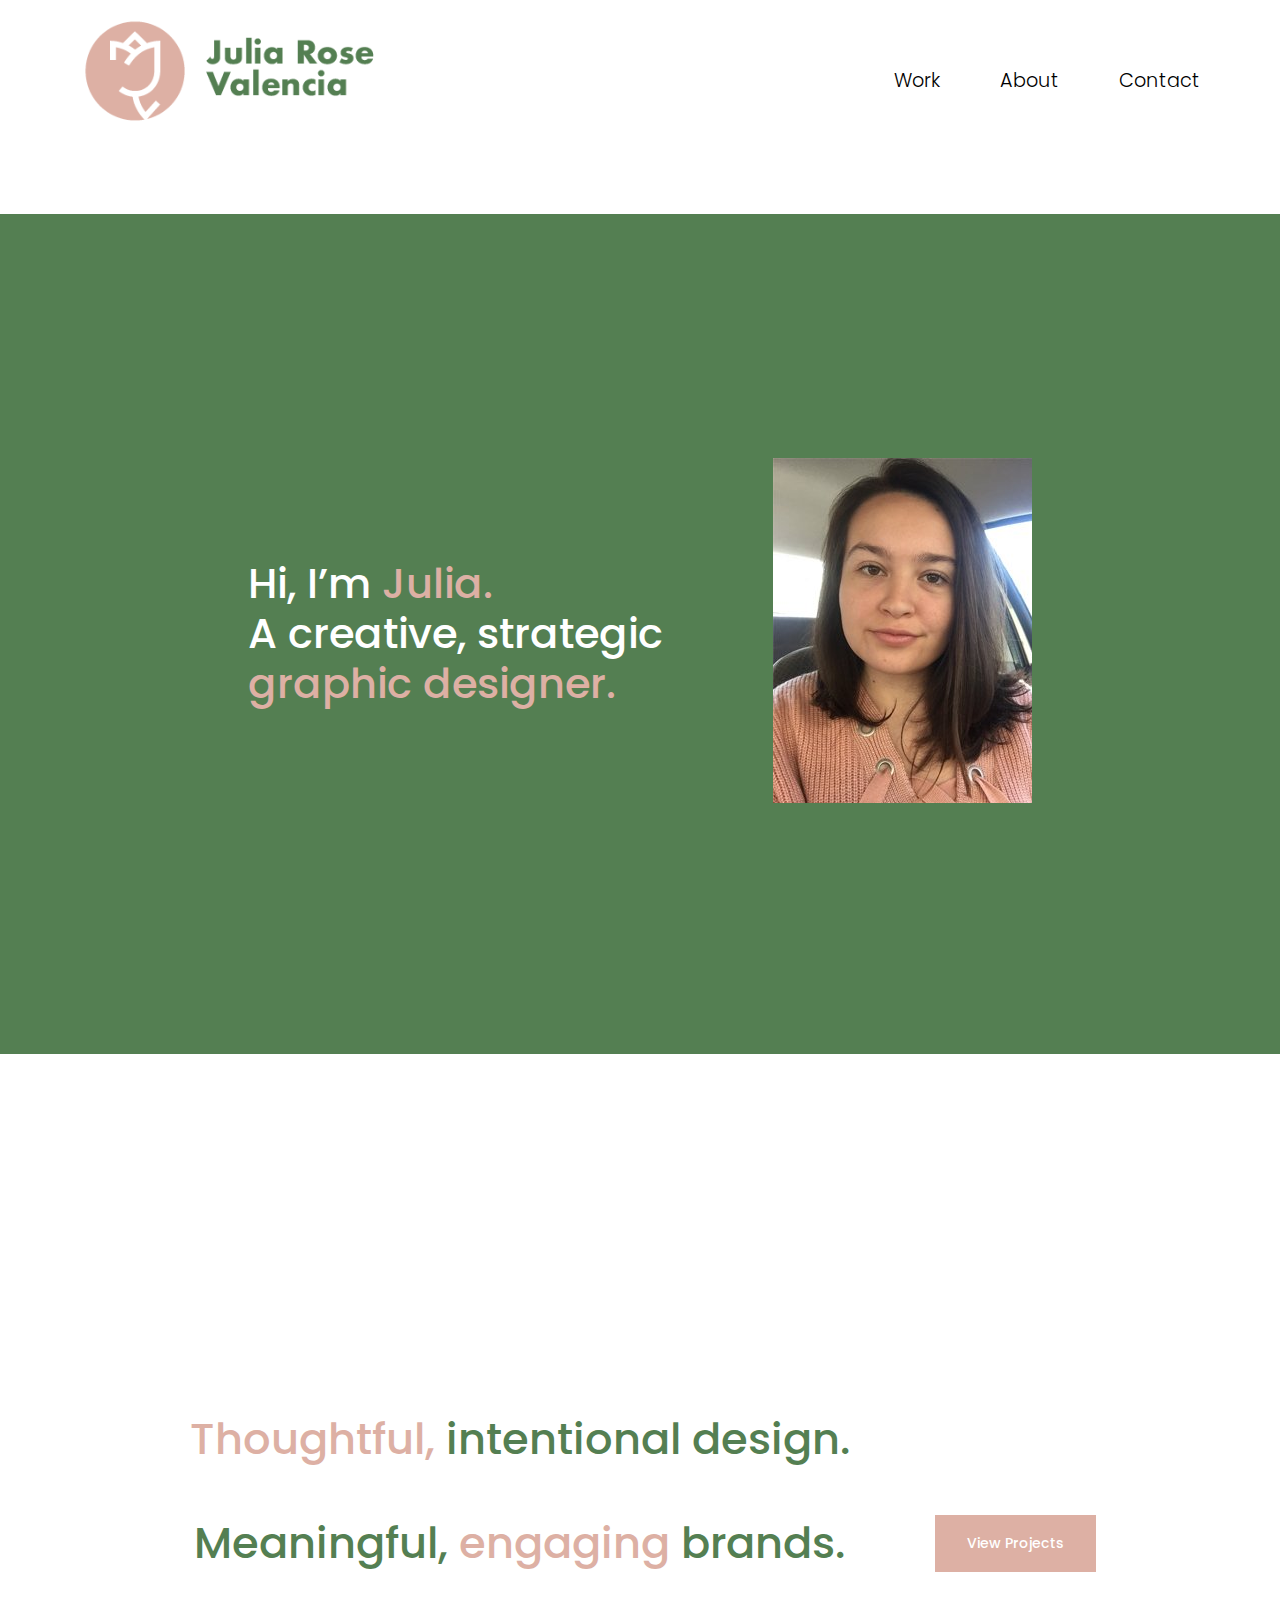
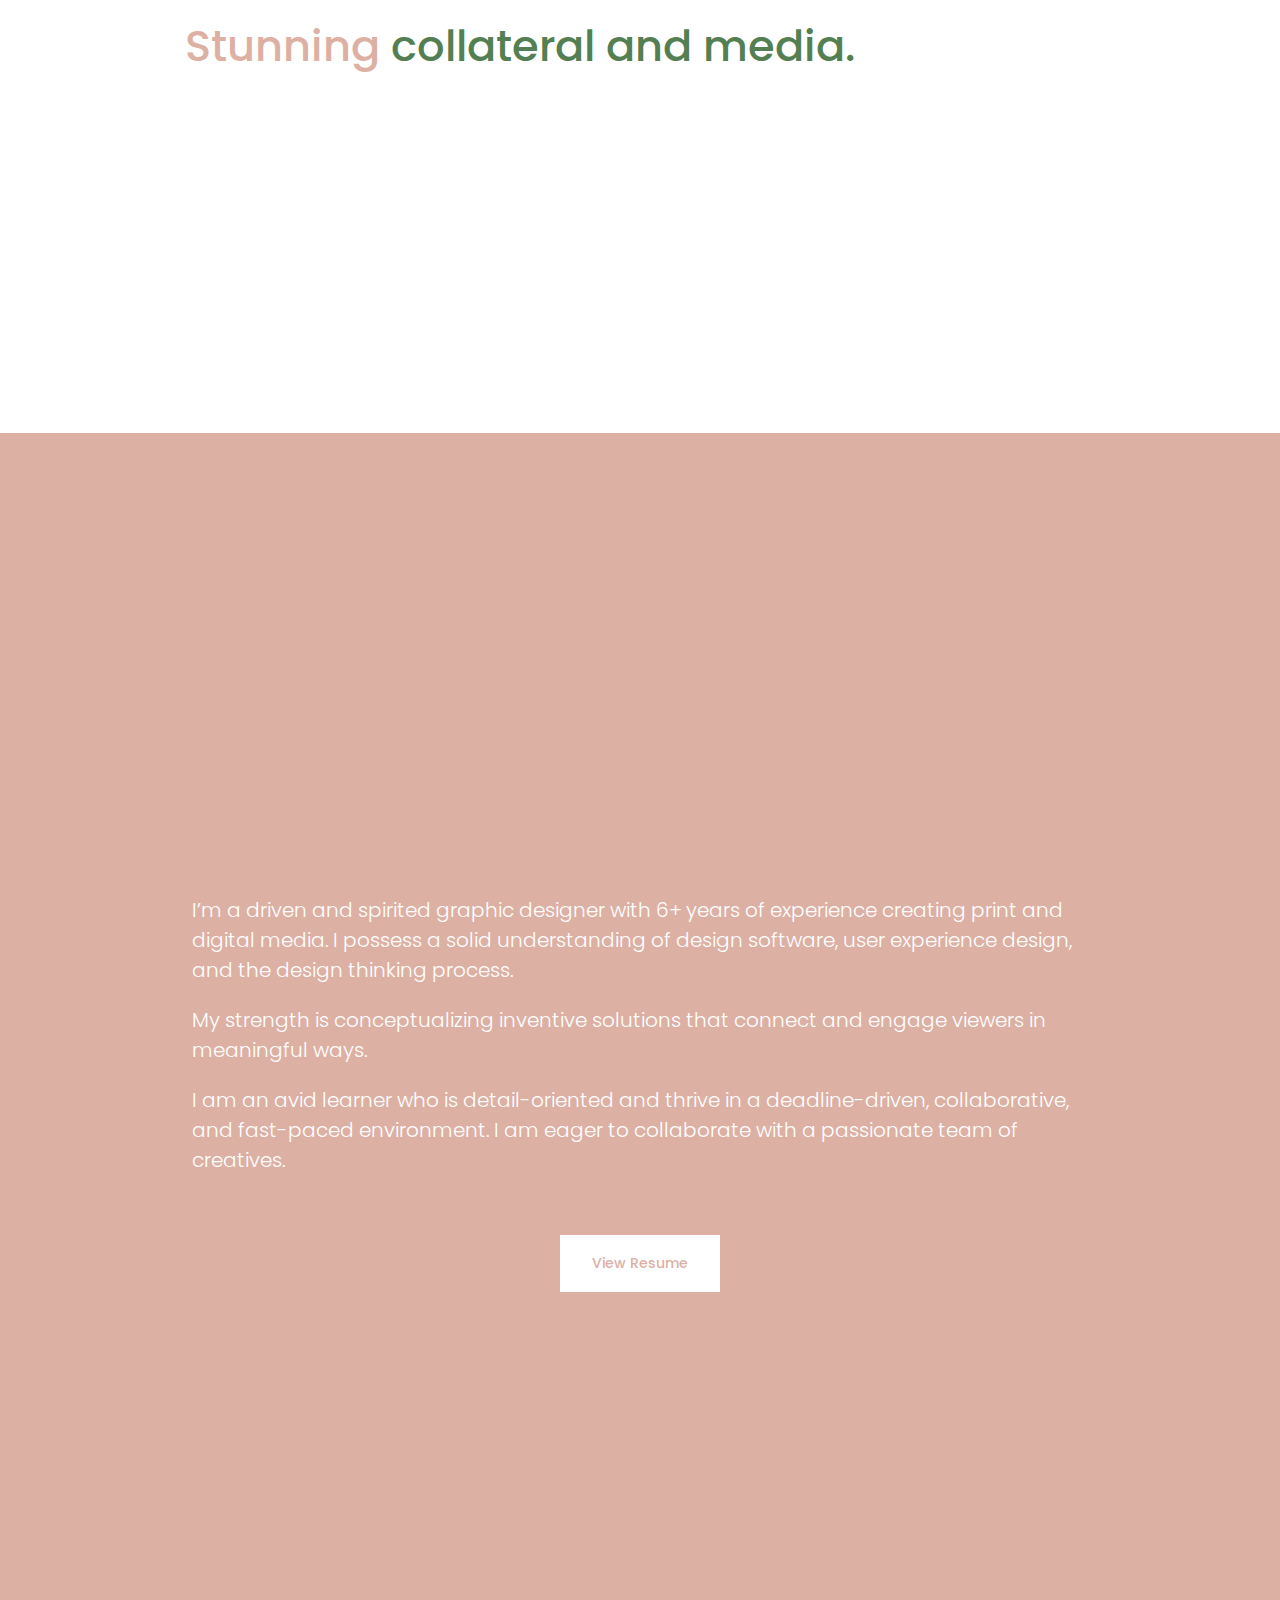
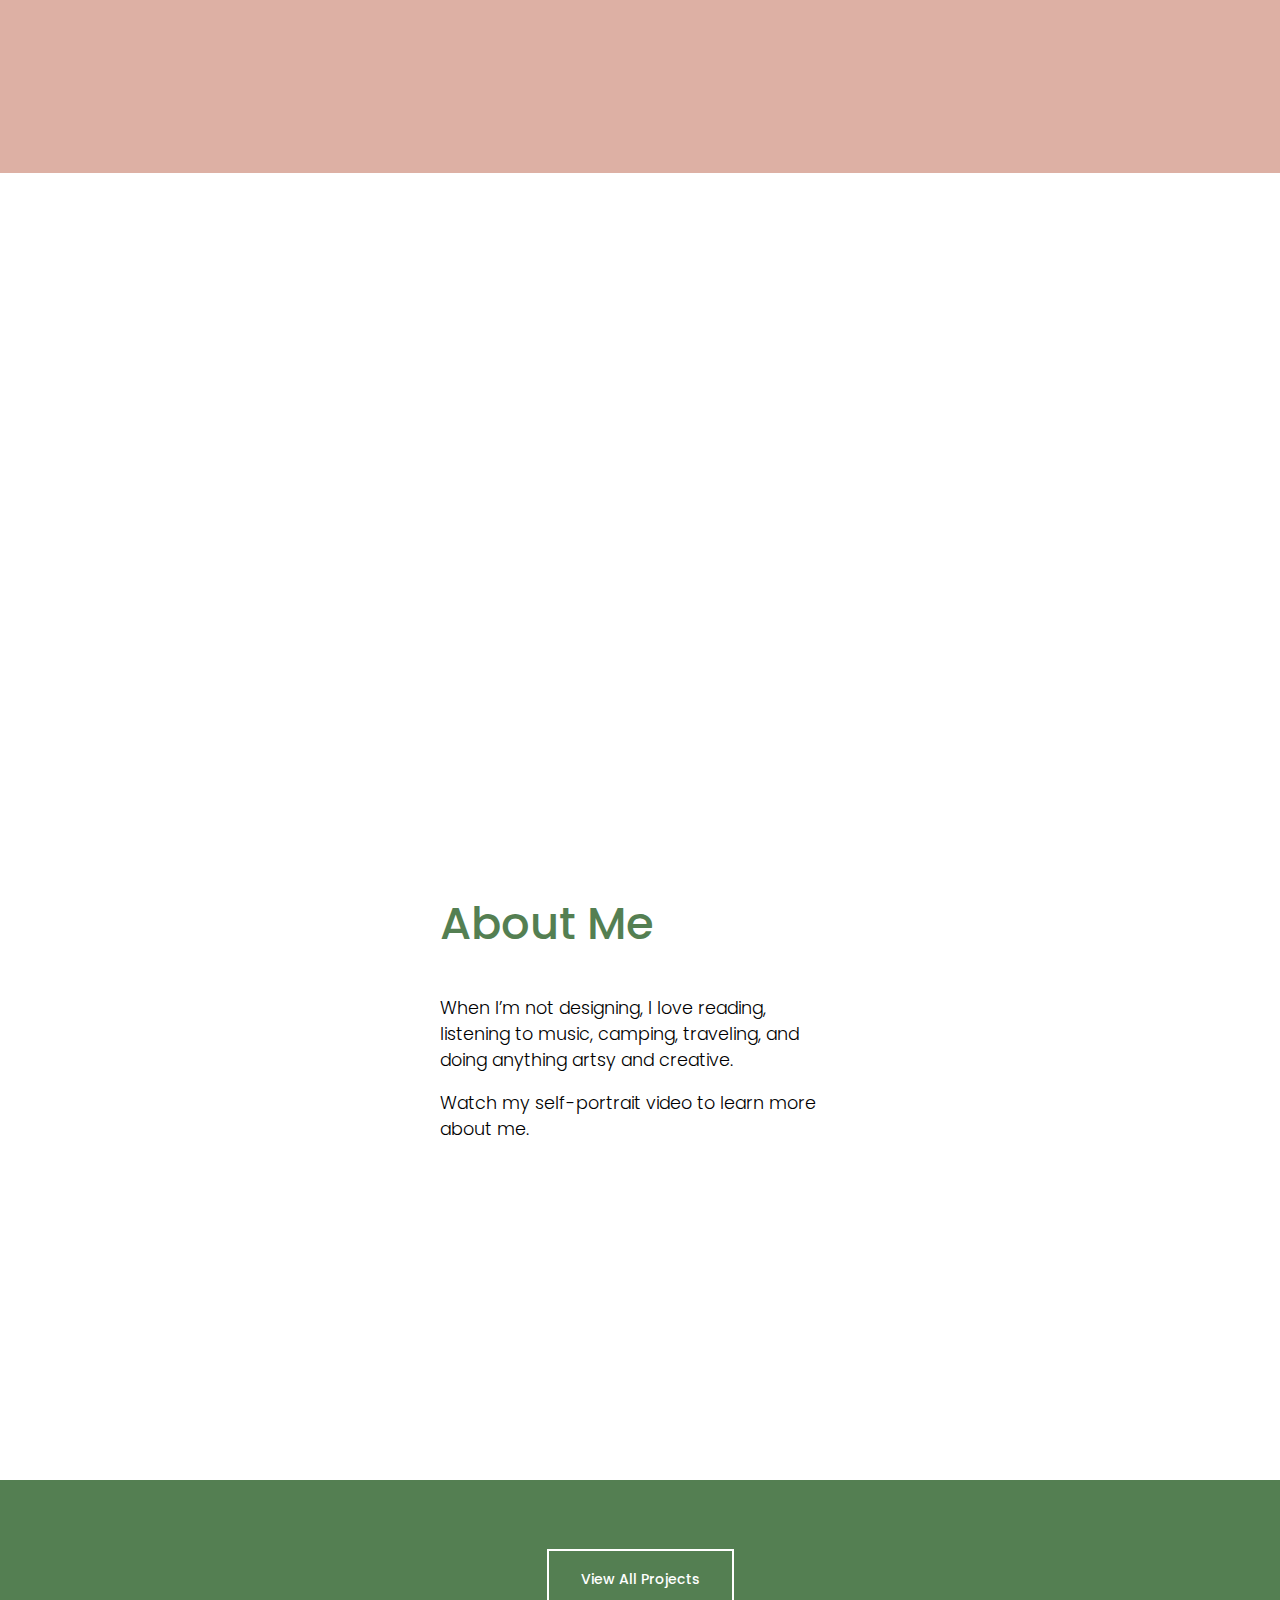
==== about.html @ 0c987115 "updated about me" ====
<!DOCTYPE html>
<html lang="en">

  <head>
    <meta charset="UTF-8">
    <meta name="viewport" content="width=device-width, initial-scale=1.0">
    <meta http-equiv="X-UA-Compatible" content="ie=edge">

    <title>About - Julia Valencia Design</title>

    <link href="styles.css" rel="stylesheet">
    <link rel="icon" type="image/x-icon" href="favicon.ico">
    <link rel="preconnect" href="https://fonts.googleapis.com">
    <link rel="preconnect" href="https://fonts.gstatic.com" crossorigin>
    <link href="https://fonts.googleapis.com/css2?family=Poppins:ital,wght@0,100;0,300;0,400;0,500;0,600;0,700;0,800;0,900;1,100;1,200;1,300;1,400;1,500;1,600;1,700;1,800;1,900&display=swap" rel="stylesheet">
  
  </head>


  <body>



<!-- BEGIN HEADER -->

<header>

    <div class="header-container">

      <div id="logo">
        <a href="index.html"><img src="images/logo.png" class="logo" alt="Julia Valencia Design"></a>
      </div>

      <div id="nav">

        <ul class="nav">
          <li><a href="index.html">Work</a></li>      
          <li><a href="about.html">About</a></li>
          <li><a href="contact.html">Contact</a></li>
        </ul>
     
      
      </div>

      <div id="mobile-logo">

        <a href="index.html"><img src="images/mobile-logo.webp" class="mobile-logo" alt="Julia Valencia Design"></a>

      </div>  

      <div id="mobile-nav">   
      
        
        <ul class="mobile-nav">
          <li><a href="index.html">Work</a></li>      
          <li><a href="about.html">About</a></li>
          <li><a href="contact.html">Contact</a></li>
        </ul>
        
      </div>
      
    </div>
  </header>

<!-- END HEADER -->





<!-- SECTION 1 -->

<div class="hero">

   
    <div class="hero-text">Hi, I’m <span style="color:#DDB0A4">Julia.</span><br>
        A creative, strategic<br> <span style="color:#DDB0A4">graphic designer.</span></div>
    <div class="hero-image"><img src="images/julia.jpg" alt="Photo of Julia Valencia"></div>
   

</div>

<!-- END SECTION 1 -->






<!-- SECTION 2 -->

<div class="section-2">

   
    <div id="section-2-content">
        <h2><span style="color:#DDB0A4">Thoughtful,</span> intentional design.<br><br>
        Meaningful, <span style="color:#DDB0A4">engaging</span> brands.<br><br>
        <span style="color:#DDB0A4">Stunning</span> collateral and media.</h2>
    </div>
    <div>
        <a href="index.html" class="button-one">View Projects</a>
    </div>

       
   

</div>



<!-- END SECTION 2 -->








<!-- SECTION 3 -->



<div class="section-3">

   
    <div id="section-3-content">
        <p>I’m a driven and spirited graphic designer with 6+ years of experience creating print and digital media. 
        I possess a solid understanding of design software, user experience design, and the design thinking process.</p>
        <p>My strength is conceptualizing inventive solutions that connect and engage viewers in meaningful ways. </p>
        <p>I am an avid learner who is detail-oriented and thrive in a deadline-driven, collaborative, and fast-paced environment. 
        I am eager to collaborate with a passionate team of creatives.<br></p>  
        

       
        <a href="images/JValencia_GraphicDesignResume.pdf" class="button-two">View Resume</a>
        </div>

</div>






<!-- END SECTION 3 -->








<!-- SECTION 4 -->




<div class="section-4">

  
  <iframe src="https://player.vimeo.com/video/720034276" width="640" height="360" frameborder="0" allow="autoplay; fullscreen" allowfullscreen></iframe>

  
  <div id="section-4-content">
        
        <h2>About Me</h2>
        
        <p>When I’m not designing, I love reading, listening to music, camping, traveling, 
        and doing anything artsy and creative.</p>        

        <p>Watch my self-portrait video to learn more about me. </p>  

    </div>

    
    
   

</div>


<!-- END SECTION 4 -->
















<!-- BEGIN FOOTER -->

  <footer>

    <a href="index.html" class="footer-button">View All Projects</a>


  </footer>

 <!-- END FOOTER -->





  </body>
</html>
---- styles.css ----
/* /////////////////////////// */
/* UNIVERSAL STYLES*/
html {
    width: 100%;
}

body {
    background-color: #ffffff;
    font-family: 'Poppins', sans-serif;
    width: 100%;
    margin: 0;
    padding: 0;
    
}

section {
    width: 100%;
    text-align: center;
    padding: 0px 0px 0px 0px;
    margin: auto;
    background-color: #ffffff;
   
    
}

a {
    font-family: 'Poppins', sans-serif;
    font-weight: 300;
    font-size: 1.2rem;
}

h1 {
    color: #ffffff;
    font-family: 'Poppins', sans-serif;
    font-weight: 500;
    font-size: 40px;
}

h2 {
    color: #ffffff;
    font-family: 'Poppins', sans-serif;
    font-weight: 300;
    font-size: 25px;
    padding: 0px;
    
}


h3 {
    color: #ffffff;
    font-family: 'Poppins', sans-serif;
    font-weight: 300;
    font-size: 18px;
    padding: 0px;
    
}


p {    
    font-family: 'Poppins', sans-serif;   
}


.button-one {
    border-radius: 0px;
    background-color:#DDB0A4;
    color: #ffffff;
    border: none;
    padding: 18px 32px 18px 32px;
    margin: 40px;
    display: inline-block;
    text-align: center;
    text-decoration: none;
    font-size: 14px;
    font-weight: 500;
    font-family: 'Poppins', sans-serif;
    transition-duration: 0.4s;
}

.button-two {
    border-radius: 0px;
    background-color:#ffffff;
    color:#DDB0A4;
    border: none;
    padding: 18px 32px 18px 32px;
    margin: 40px;
    display: inline-block;
    text-align: center;
    text-decoration: none;
    font-size: 14px;
    font-weight: 500;
    font-family: 'Poppins', sans-serif;
    transition-duration: 0.4s;
}

.button-three {
    border-radius: 0px;
    background-color:#DDB0A4;
    color:#FFFFFF;
    border: 5px solid white;
    padding: 18px 32px 18px 32px;
    margin: 40px;
    display: inline-block;
    text-align: center;
    text-decoration: none;
    font-size: 14px;
    font-weight: 500;
    font-family: 'Poppins', sans-serif;
    transition-duration: 0.4s;
}

.button-one:hover {
    opacity: .8;
}

.button-two:hover {
    opacity: .8;
}

.button-three:hover {
    opacity: .8;
}

.footer-button {
    border-radius: 0px;
    background-color:rgba(0, 0, 0, 0);
    color: #ffffff;
    border: solid 2px white;
    padding: 18px 32px 18px 32px;
    margin: 40px;
    display: inline-block;
    text-align: center;
    text-decoration: none;
    font-size: 14px;
    font-weight: 500;
    font-family: 'Poppins', sans-serif;
    transition-duration: 0.4s;
}

.footer-button:hover {
    background-color: #ffffff;
    color: #547F52;
}



img {
    max-width: 100%;
}

/*END UNIVERSAL STYLES*/
/* /////////////////////////// */











/* /////////////////////////// */
/*HEADER*/

.header-container {
    background-color: #ffffff;
    margin: 0;
    width: 100%;
    max-width: 100%;
    height: 150px;
    padding: 0;
    display: flex;
    align-items:center;
    justify-content: space-between;
}

/*END HEADER*/
/* /////////////////////////// */














/* /////////////////////////// */
/*DESKTOP LOGO & NAV*/

.logo {
    width: 300px;
    height: auto;
    margin-left: 80px;
}

#nav {
    margin-right: 80px;
    padding-top: 10px;
    padding-right: 0;
    
}

.nav {
    display: inline-flex;
    list-style-type: none;
    
}

.nav a{
    color:#000000;
    text-decoration: none;
    font-size: 1.2rem;

    
    
}

.nav a:active {
    text-decoration: underline;
}

.nav li{
    text-align: center;
    padding-left: 60px;
}

.nav li a:hover{
    color:#DDB0A4;
    text-decoration: none;    
}

#text-logo {
    display: none;
}


@media only screen and (min-width:900px) {   


#mobile-logo {
    display: none;
}

#mobile-nav {
    display: none;
}

}

/*END DESKTOP LOGO & NAV*/
/* /////////////////////////// */











/* /////////////////////////// */
/*MOBILE LOGO & NAV*/


@media only screen and (max-width:900px) {   

   .mobile-logo {
    height: 100px;
    width: 100px;
    padding-top: 10px;
    padding-left: 10px;
    flex-shrink: 0;
   }

    #mobile-logo a {
        width: 100%;
        height: 100%;
    }

    #mobile-nav ul {
        padding: 0;
    }
    
    #mobile-nav {
        display: flex;
        padding-left: 40px;
        padding-top: 25px;
        flex-wrap: wrap;
        
        
    }

    .mobile-nav {
        display: inline-flex;
        list-style-type: none;
        
    }

    .mobile-nav a:active {
        text-decoration: underline;
    }
  
    .mobile-nav a{
        color:#000000;
        text-decoration: none;    
    }
    
    .mobile-nav a:hover{
        color:#DDB0A4;
        text-decoration: underline;    
    }
    
    .mobile-nav li {
        padding-right: 60px;
             
    }
    


#logo {
    display: none;
}

#nav {
    display: none;
}



.header-container {
    background-color: #ffffff;
    margin: 0px;
    width: auto;
    height: auto;
    padding: 10px 5% 10px 5%;
    display: flex;
    flex-wrap: wrap;
    align-items:center;
    justify-items: left;
    justify-content: left;
}


}



@media only screen and (max-width:400px) {  


    
    

    #nav {
        padding: 20px;
    }

    .mobile-nav li {
        padding: 15px;
        
    }
 

 }
/* END MOBILE LOGO & NAV */
/* /////////////////////////// */















/* /////////////////////////// */
/* PROJECTS GRID*/

#projects {
        max-width: 100%;
        padding: 5% 4% 80px 4%;
        display: grid;
        justify-content: center;        
        grid-template-columns: 1fr 1fr 1fr;
        gap: 30px;
    
}




.projects-item {
    position: relative;
    display: grid;
    margin: 0;
    padding: 0;
    width: auto;
    height: auto;
    min-width: 30%;
    overflow: hidden;
}

.projects-item-image {  
   
   transition: opacity ease 200ms;
   max-width: 100%;
   z-index: 90;
   
    
    
}


.projects-item-overlay {
    position: absolute;
    color:#ffffff;
    background-color:rgb(221, 176, 164);
    height: 100%;
    width: 100%;
    transition: opacity ease 200ms;
    bottom: 8px;
    right: 0px;
    z-index: 95;
    opacity: 0;
    

}

.projects-item a{
    
    
    height: 100%;
    width: 100%;
    transition: opacity ease 200ms;
    bottom: 6px;
    right: 0px;
    z-index: 99;
    opacity: 1;
    

}

.projects-item-text {
    position: absolute;
    text-align: left;
    color:#ffffff;
    padding: 5% 5% 5% 5%;
    transition: opacity ease 200ms;
    font-size: 1.6rem;
    font-weight: 500;
    bottom: 0;
    left: 0;
    opacity: 0;
    z-index: 99;
}


.projects-item:hover .projects-item-overlay {
    opacity: .85;
}


.projects-item:hover .projects-item-text{
    opacity: 1;
}




@media only screen and (max-width:750px) {  

    #projects {
        max-width: 100%;
        padding: 80px 5% 80px 5%;
        margin: 0;
        display: grid;
        justify-content: center;        
        grid-template-columns: 1fr;
        gap: 30px;  
    }

}

/* END PROJECTS GRID */
/* /////////////////////////// */










/* /////////////////////////// */
/* FOOTER */


footer {
   
    background-color:#547F52;
    color: #ffffff;
    width: 100%;
    margin: 0;
    height: auto;
    min-height: 200px;
    padding: 0;
    display: flex;
    justify-content: center;
    align-items: center;
    
  
   
}





/* END FOOTER */
/* /////////////////////////// */










/* /////////////////////////// */
/* ABOUT */


.hero {
    display: flex;
    flex-wrap: wrap;
    width: auto;
    height: auto;
    min-height: 600px;
    
    margin: 5% 0 0 0;
    padding: 120px 30px 120px 30px;
    background-color: #547F52;
    gap: 0px;
    justify-content: center;
    align-items: center;
}

.hero-text {
    flex-basis: auto;
    font-size: 2.6rem;
    font-weight: 500;
    color: #ffffff;
    height: auto;
    line-height: 1.2;
    margin: 20px 70px 20px 0;
   
}

.hero-image {
    margin: 20px 0 20px 40px;
   
    
   
}


.section-2 {
    background-color: #ffffff;
    color: #547F52;
    height: auto;
    padding: 25% 5% 25% 5%;
    margin: 0px;
    width: auto;
    display: flex;
    flex-wrap: wrap;
    gap: 0px;
    justify-content: center;
    align-items: center;



}

#section-2-content {
   
    font-size: 1.3rem;
    text-align: left;
    padding: 20px;
    text-align: center;
    line-height: 1.2;
}

.section-2 h2 {
    
    color: #547F52;
    font-size: 2.7rem;
    font-weight: 500;
    padding: 20px;
    margin: 0px;
    


}



.section-3 {
    background-color:#DDB0A4;
    display: flex;
    flex-wrap: wrap;
    color: #547F52;
    min-height: 700px;
    height: auto;
    padding: 25% 15% 25% 15%;
    
    margin: 0px;
    width: auto;
    justify-content: center;
    align-items: center;
    



}

#section-3-content {
    max-width: 900px;    
    color: #ffffff;
    font-size: 1.25rem;
    text-align: center;
    font-weight: 300;
   
}



#section-3-content p {
    text-align: left;
    color: #ffffff;
    
}

.section-4 {

    background-color:#ffffff;
    color: #547F52;
    height: auto;
    min-height: 500px;
    padding: 25% 15% 25% 15%;
    margin: 0px;
    width: auto;
    display: flex;
    flex-wrap: wrap;
    justify-content: center;
    align-items: center;


}

#section-4-content {
   
    max-width: 400px;    
    font-size: 1.3rem;
    text-align: left;
   
    
    
}

.section-4 h2{
    font-size: 2.8rem;
    font-weight: 500;
    color:#547F52;
}

.section-4 p{
    font-size: 1.1rem;
    font-weight: 300;
    color:#000000;
}

.about-video {
    margin: 40px;
    max-width: 500px;
}



/* END ABOUT */
/* /////////////////////////// */

















/* /////////////////////////// */
/* CONTACT */

.contact-container {
    display: flex;
    justify-content: center;
    align-items: center;
    padding-top: 10%;
    height: auto;
    width: auto;
    min-height: 900px;
    
}
.contact {
    padding: 0px;
    text-align: center;
    position: relative;
    height: auto;
    width: 100%;
    max-width: 1200px;
    margin-left: 25px;
    margin-right: 25px;
    min-height: 800px;

}


.contact-photo {
    position: absolute;
    z-index: 1;
    left: 25px;
    width: 75%;
    max-width: 800px;
    max-height: 600px;
    height: auto;
    background: rgba(0, 128, 0, 0);
    opacity: 1;
    
    overflow:hidden;
    
}

.contact-photo img{
    
    border-radius: 20px;
    max-height: 600px;
    
 
}

.contact-card {
    position: absolute;
    top: 20%;
    padding: 25px;
    right: 30px;
    z-index: 2;
    min-width: 30%;
    
    height: auto;
    background:#DDB0A4;
    opacity: 1;
    border-radius: 0;
    display: block;
    
    

}

.contact-card a {
    color: #ffffff;
    text-decoration: underline;
}



/* END CONTACT */
/* /////////////////////////// */








/* /////////////////////////// */
/* PROJECT PAGES */


/* SINGLE IMAGE */

.single-image {
    max-width:65%;
    
    padding: 50px 0px 50px 0px;
    margin-left: auto;
    margin-right: auto;
    text-align: center;
    
}



/* SINGLE IMAGE COVER */

.single-cover {
    width: 100%;
    height: auto;
    padding: 50px 0px 50px 0px;
}



/* DOUBLE IMAGE COVER */

.double-cover {
    width: 100%;
    height: auto;
    display: flex;
    flex-wrap: wrap;
    padding: 50px 0px 50px 0px;
    
}
.double-cover img{
    width: 50%;
    flex-shrink: 0;
    padding-bottom: 25px;
   
}



@media only screen and (max-width:700px) { 
    
    .single-image {
        max-width: 100%;
        height: auto;
    }

    .double-cover img{
        width: 100%;        
    }
    .double-cover {
        width: 100%;
        height: auto;
        display: flex;
        flex-wrap: wrap;
        padding: 50px 0px 50px 0px;
        
    }
}


/* IMAGE GRID */

.image-grid {
    width: 100%;
    height: auto;
    display: flex;
    flex-wrap: wrap;
    justify-content: center;
    align-items: center;
    padding: 50px 0px 50px 0px;
    gap: 30px;
}

.image-grid img{
    max-width: 20%;
    padding: 0px;
    
}

.image-grid video{
    max-width: 30%;
    
    
}

@media only screen and (max-width:700px) {   
    .image-grid img {
        width: 100%;
        max-width: 100%;
        padding: 0px;
        
    }

    .image-grid video{
        max-width: 100%;
        
        
    }
}

/* TWO IMAGES */

.two-images {
    width: 100%;
    height: auto;
    display: flex;
    flex-wrap: wrap;
    justify-content: center;
    align-items: center;
    padding: 80px 0px 50px 0px;
    gap: 40px;
}

.two-images img{
    max-width: 40%;
    
}



@media only screen and (max-width:700px) {   
    .two-images img {
        
        max-width: 60%;
        padding: 0px;
        
    }

   
}


.video {
    position: relative;
    margin-left: auto;
    margin-right: auto;
    overflow: hidden;
    width: 70%;
    padding-top: 56.25%; /* 16:9 Aspect Ratio (divide 9 by 16 = 0.5625) */
}


.responsive-iframe {
    position: absolute;
    top: 0;
    left: 0;
    bottom: 0;
    right: 0;
    width: 100%;
    height: 100%;

}

@media only screen and (max-width:700px) {   
    .video {
        
        width: 100%;
        
    }

   
}



/* PROJECT DESCRIPTION */

.description {
    height: auto;
    width: auto;
    margin-left: auto;
    margin-right: auto;
    max-width: 60%;
    padding: 50px 50px 100px 50px;
}

.description h2 {
    font-weight: 700;
    font-size: 1.7rem;
}

.description h3 {
    font-weight: 700;
    font-size: 1.2rem;
}

.description p, li{
    font-weight: 300;
}


.description ul{
    
    list-style-position: outside;
}

.grammas li {
    padding-left: 5px;
    color: #9250AD;
}


.hotbox li {
    padding-left: 5px;
    color: #CF2C27;
}


.impact-youth li {
    padding-left: 5px;
    color: #35B9EA;
}


.description li span{
    
    color: #000000;
}


.description h2, h3, p {
    color:#000000;
    
}



@media only screen and (max-width:700px) {   
    .description {
        width: auto;
        max-width: 100%;
        padding: 50px 25px 50px 25px;
        
    }
}














/* END PROJECT PAGES */
/* /////////////////////////// */
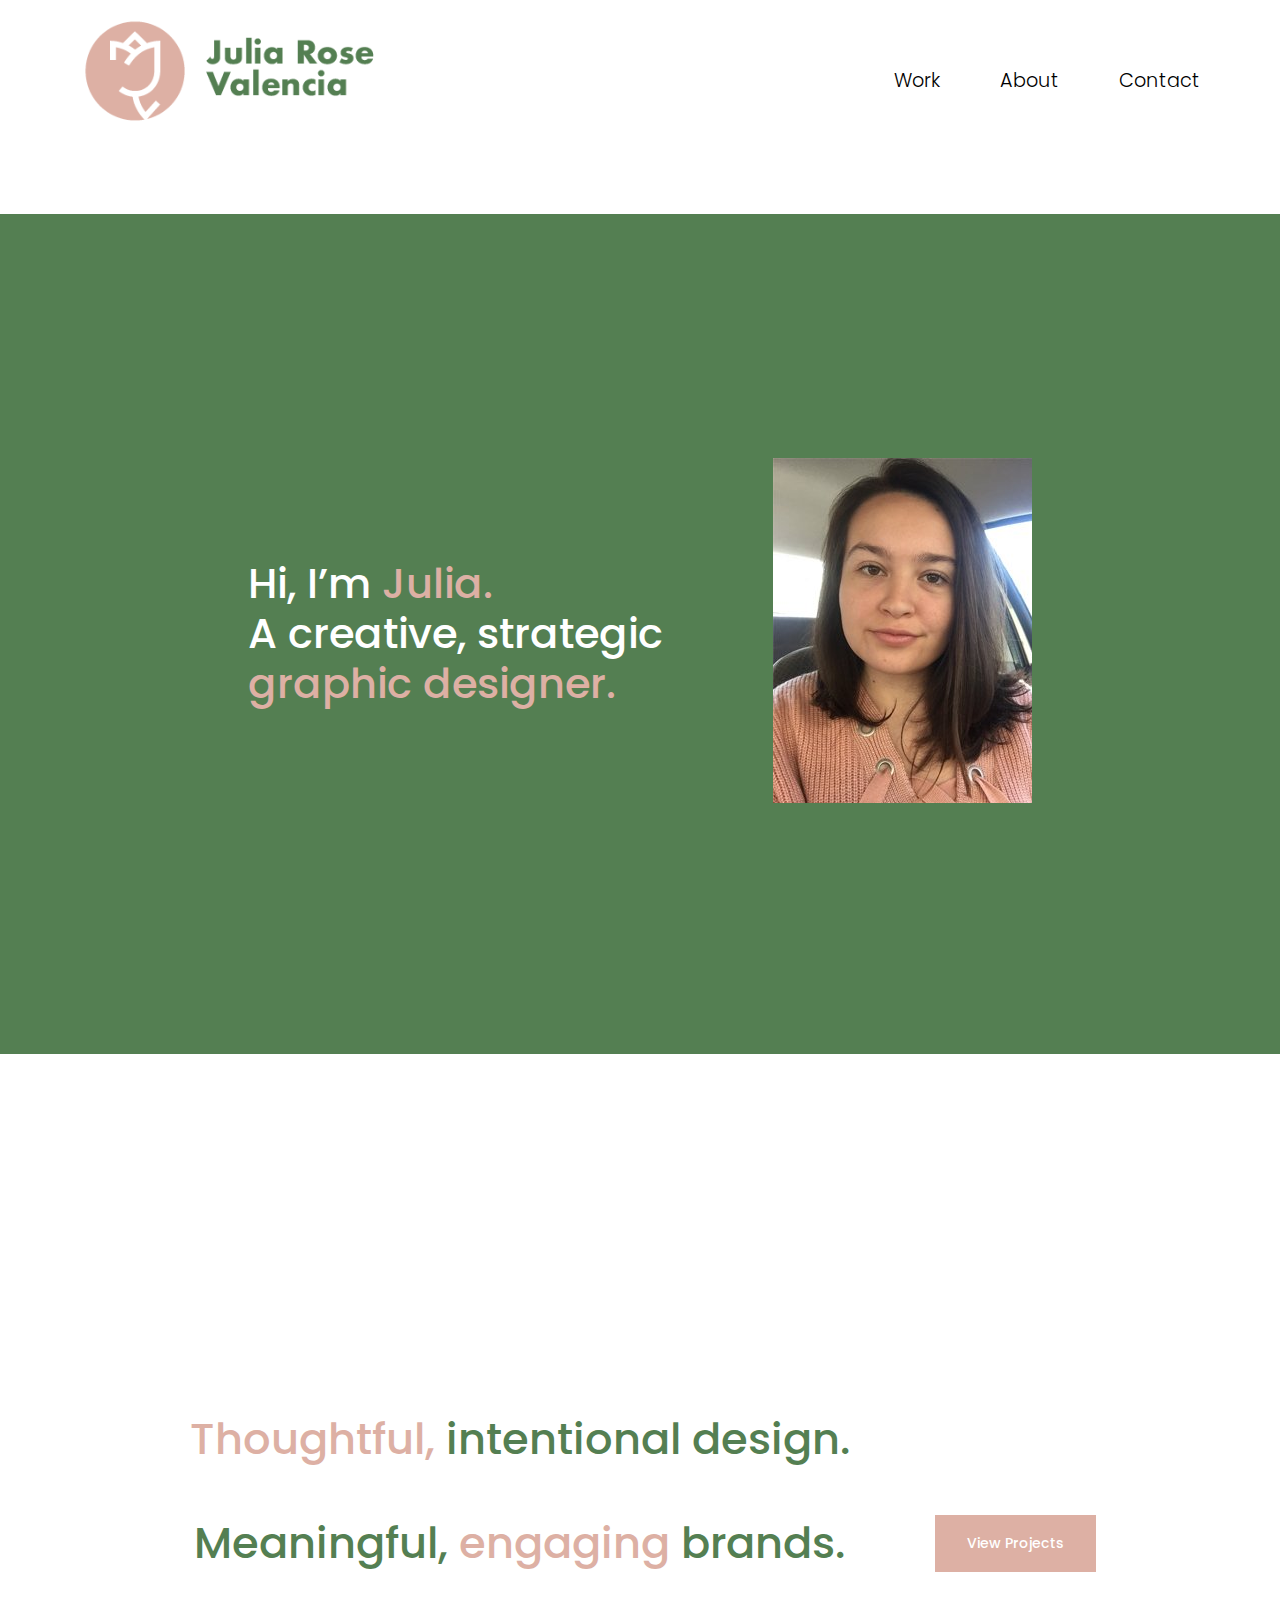
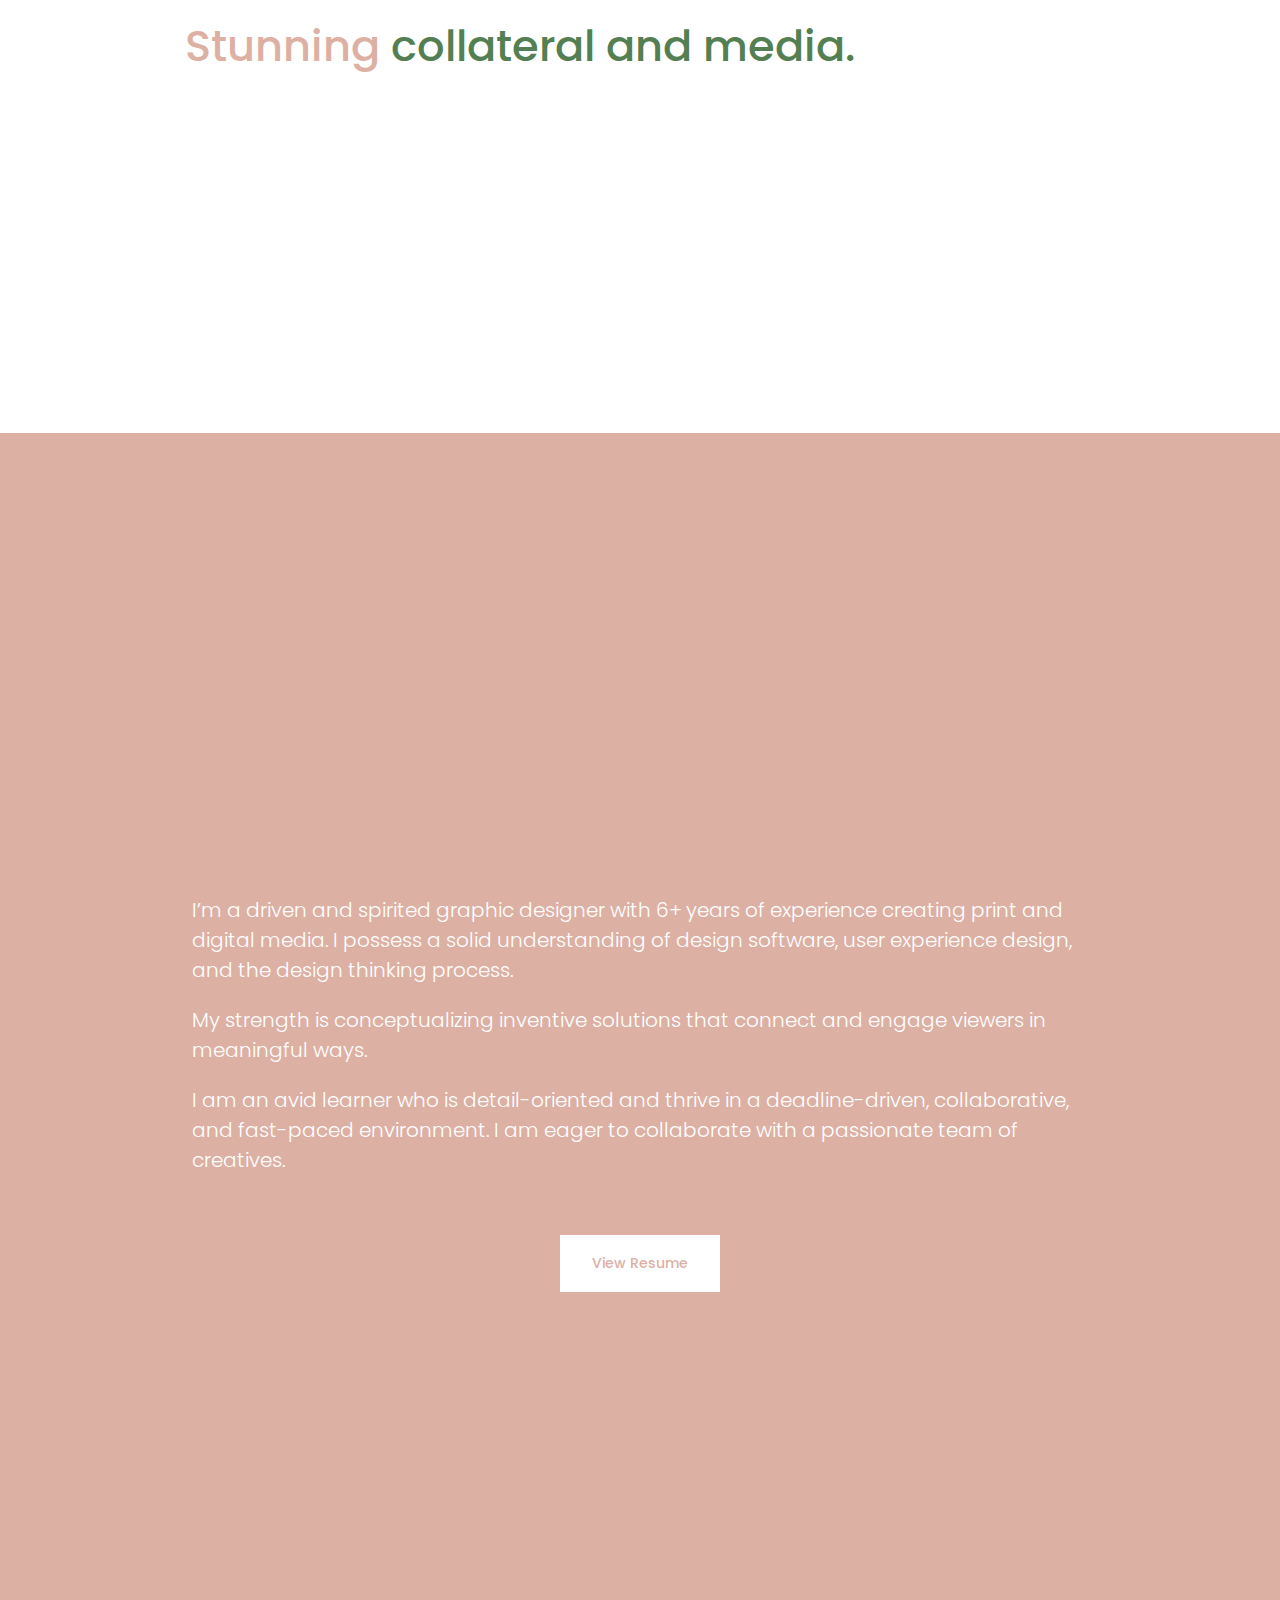
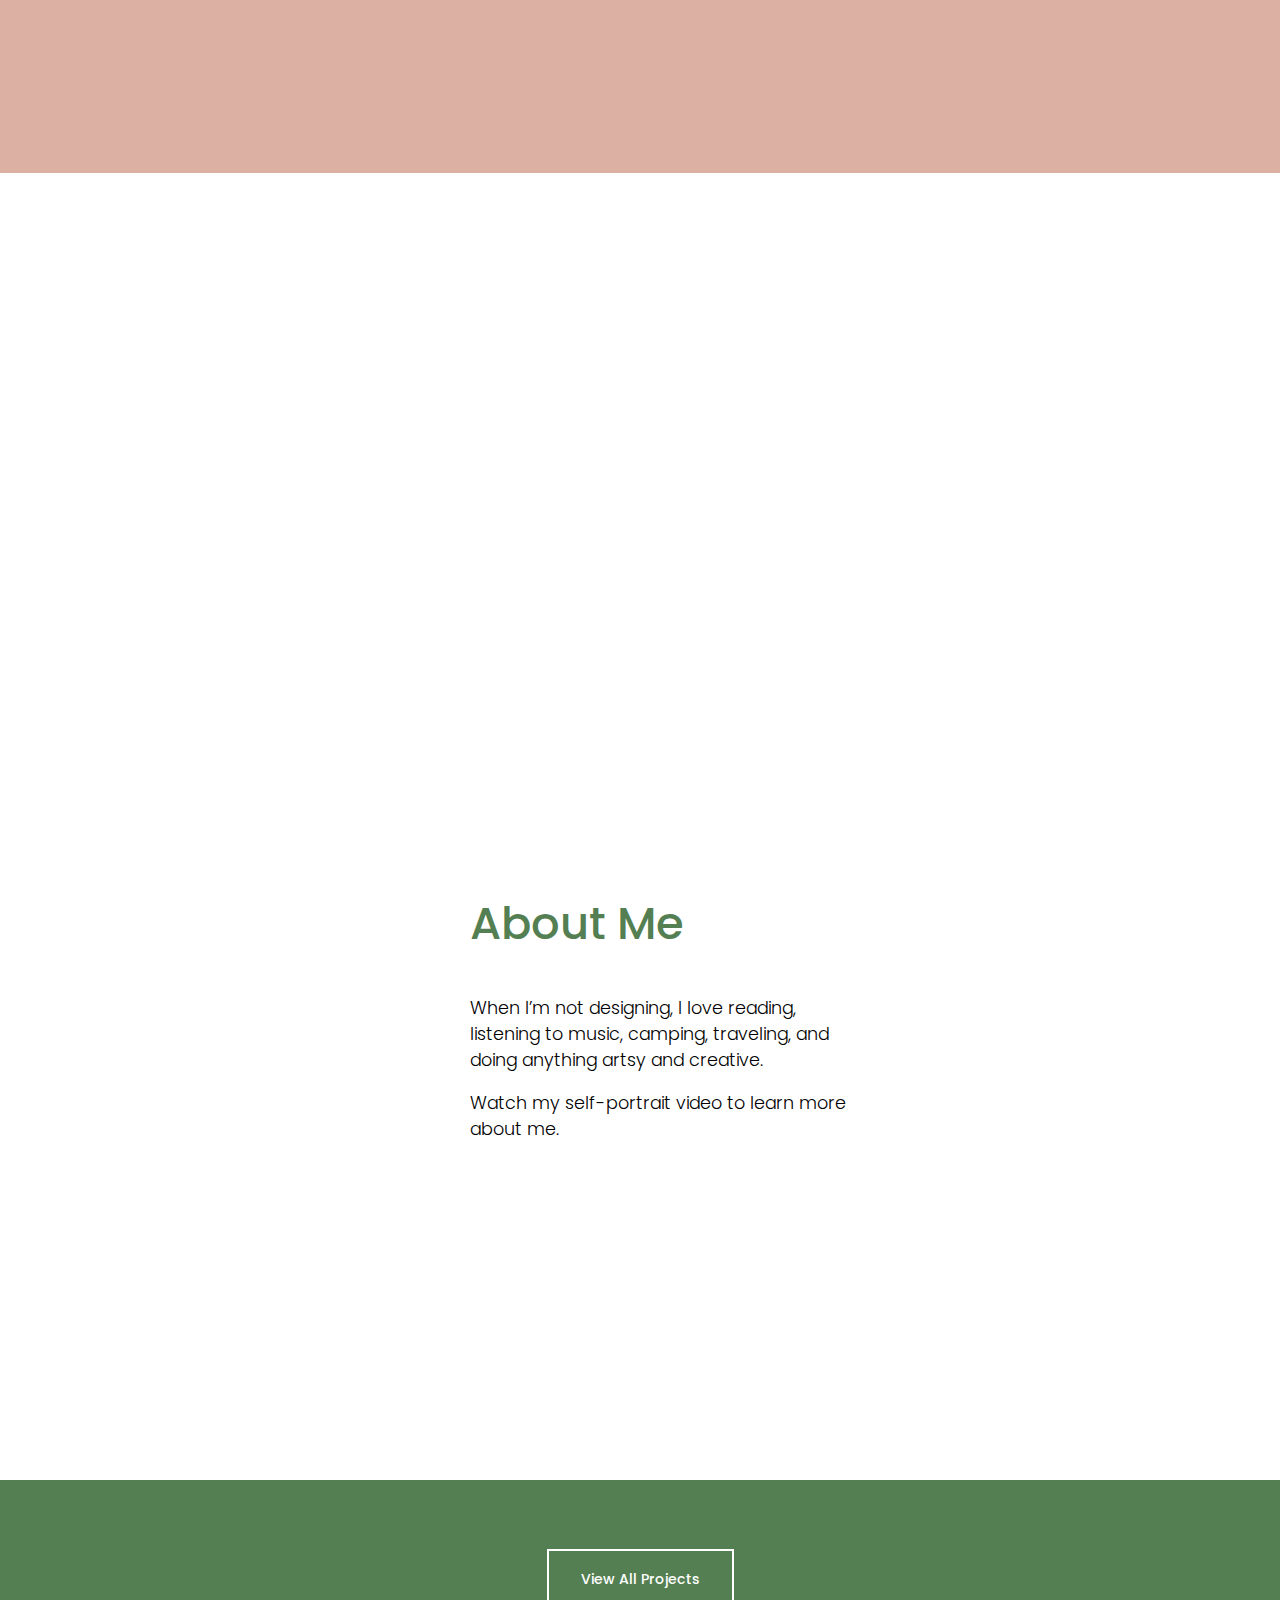
==== commit 43d28faf: "Add files via upload" ====
--- a/about.html
+++ b/about.html
@@ -1,217 +1,217 @@
-<!DOCTYPE html>
-<html lang="en">
-
-  <head>
-    <meta charset="UTF-8">
-    <meta name="viewport" content="width=device-width, initial-scale=1.0">
-    <meta http-equiv="X-UA-Compatible" content="ie=edge">
-
-    <title>About - Julia Valencia Design</title>
-
-    <link href="styles.css" rel="stylesheet">
-    <link rel="icon" type="image/x-icon" href="favicon.ico">
-    <link rel="preconnect" href="https://fonts.googleapis.com">
-    <link rel="preconnect" href="https://fonts.gstatic.com" crossorigin>
-    <link href="https://fonts.googleapis.com/css2?family=Poppins:ital,wght@0,100;0,300;0,400;0,500;0,600;0,700;0,800;0,900;1,100;1,200;1,300;1,400;1,500;1,600;1,700;1,800;1,900&display=swap" rel="stylesheet">
-  
-  </head>
-
-
-  <body>
-
-
-
-<!-- BEGIN HEADER -->
-
-<header>
-
-    <div class="header-container">
-
-      <div id="logo">
-        <a href="index.html"><img src="images/logo.png" class="logo" alt="Julia Valencia Design"></a>
-      </div>
-
-      <div id="nav">
-
-        <ul class="nav">
-          <li><a href="index.html">Work</a></li>      
-          <li><a href="about.html">About</a></li>
-          <li><a href="contact.html">Contact</a></li>
-        </ul>
-     
-      
-      </div>
-
-      <div id="mobile-logo">
-
-        <a href="index.html"><img src="images/mobile-logo.webp" class="mobile-logo" alt="Julia Valencia Design"></a>
-
-      </div>  
-
-      <div id="mobile-nav">   
-      
-        
-        <ul class="mobile-nav">
-          <li><a href="index.html">Work</a></li>      
-          <li><a href="about.html">About</a></li>
-          <li><a href="contact.html">Contact</a></li>
-        </ul>
-        
-      </div>
-      
-    </div>
-  </header>
-
-<!-- END HEADER -->
-
-
-
-
-
-<!-- SECTION 1 -->
-
-<div class="hero">
-
-   
-    <div class="hero-text">Hi, I’m <span style="color:#DDB0A4">Julia.</span><br>
-        A creative, strategic<br> <span style="color:#DDB0A4">graphic designer.</span></div>
-    <div class="hero-image"><img src="images/julia.jpg" alt="Photo of Julia Valencia"></div>
-   
-
-</div>
-
-<!-- END SECTION 1 -->
-
-
-
-
-
-
-<!-- SECTION 2 -->
-
-<div class="section-2">
-
-   
-    <div id="section-2-content">
-        <h2><span style="color:#DDB0A4">Thoughtful,</span> intentional design.<br><br>
-        Meaningful, <span style="color:#DDB0A4">engaging</span> brands.<br><br>
-        <span style="color:#DDB0A4">Stunning</span> collateral and media.</h2>
-    </div>
-    <div>
-        <a href="index.html" class="button-one">View Projects</a>
-    </div>
-
-       
-   
-
-</div>
-
-
-
-<!-- END SECTION 2 -->
-
-
-
-
-
-
-
-
-<!-- SECTION 3 -->
-
-
-
-<div class="section-3">
-
-   
-    <div id="section-3-content">
-        <p>I’m a driven and spirited graphic designer with 6+ years of experience creating print and digital media. 
-        I possess a solid understanding of design software, user experience design, and the design thinking process.</p>
-        <p>My strength is conceptualizing inventive solutions that connect and engage viewers in meaningful ways. </p>
-        <p>I am an avid learner who is detail-oriented and thrive in a deadline-driven, collaborative, and fast-paced environment. 
-        I am eager to collaborate with a passionate team of creatives.<br></p>  
-        
-
-       
-        <a href="images/JValencia_GraphicDesignResume.pdf" class="button-two">View Resume</a>
-        </div>
-
-</div>
-
-
-
-
-
-
-<!-- END SECTION 3 -->
-
-
-
-
-
-
-
-
-<!-- SECTION 4 -->
-
-
-
-
-<div class="section-4">
-
-  
-  <iframe src="https://player.vimeo.com/video/720034276" width="640" height="360" frameborder="0" allow="autoplay; fullscreen" allowfullscreen></iframe>
-
-  
-  <div id="section-4-content">
-        
-        <h2>About Me</h2>
-        
-        <p>When I’m not designing, I love reading, listening to music, camping, traveling, 
-        and doing anything artsy and creative.</p>        
-
-        <p>Watch my self-portrait video to learn more about me. </p>  
-
-    </div>
-
-    
-    
-   
-
-</div>
-
-
-<!-- END SECTION 4 -->
-
-
-
-
-
-
-
-
-
-
-
-
-
-
-
-
-<!-- BEGIN FOOTER -->
-
-  <footer>
-
-    <a href="index.html" class="footer-button">View All Projects</a>
-
-
-  </footer>
-
- <!-- END FOOTER -->
-
-
-
-
-
-  </body>
+<!DOCTYPE html>
+<html lang="en">
+
+  <head>
+    <meta charset="UTF-8">
+    <meta name="viewport" content="width=device-width, initial-scale=1.0">
+    <meta http-equiv="X-UA-Compatible" content="ie=edge">
+
+    <title>About - Julia Valencia Design</title>
+
+    <link href="styles.css" rel="stylesheet">
+    <link rel="icon" type="image/x-icon" href="favicon.ico">
+    <link rel="preconnect" href="https://fonts.googleapis.com">
+    <link rel="preconnect" href="https://fonts.gstatic.com" crossorigin>
+    <link href="https://fonts.googleapis.com/css2?family=Poppins:ital,wght@0,100;0,300;0,400;0,500;0,600;0,700;0,800;0,900;1,100;1,200;1,300;1,400;1,500;1,600;1,700;1,800;1,900&display=swap" rel="stylesheet">
+  
+  </head>
+
+
+  <body>
+
+
+
+<!-- BEGIN HEADER -->
+
+<header>
+
+    <div class="header-container">
+
+      <div id="logo">
+        <a href="index.html"><img src="images/logo.png" class="logo" alt="Julia Valencia Design"></a>
+      </div>
+
+      <div id="nav">
+
+        <ul class="nav">
+          <li><a href="index.html">Work</a></li>      
+          <li><a href="about.html">About</a></li>
+          <li><a href="contact.html">Contact</a></li>
+        </ul>
+     
+      
+      </div>
+
+      <div id="mobile-logo">
+
+        <a href="index.html"><img src="images/mobile-logo.webp" class="mobile-logo" alt="Julia Valencia Design"></a>
+
+      </div>  
+
+      <div id="mobile-nav">   
+      
+        
+        <ul class="mobile-nav">
+          <li><a href="index.html">Work</a></li>      
+          <li><a href="about.html">About</a></li>
+          <li><a href="contact.html">Contact</a></li>
+        </ul>
+        
+      </div>
+      
+    </div>
+  </header>
+
+<!-- END HEADER -->
+
+
+
+
+
+<!-- SECTION 1 -->
+
+<div class="hero">
+
+   
+    <div class="hero-text">Hi, I’m <span style="color:#DDB0A4">Julia.</span><br>
+        A creative, strategic<br> <span style="color:#DDB0A4">graphic designer.</span></div>
+    <div class="hero-image"><img src="images/julia.jpg" alt="Photo of Julia Valencia"></div>
+   
+
+</div>
+
+<!-- END SECTION 1 -->
+
+
+
+
+
+
+<!-- SECTION 2 -->
+
+<div class="section-2">
+
+   
+    <div id="section-2-content">
+        <h2><span style="color:#DDB0A4">Thoughtful,</span> intentional design.<br><br>
+        Meaningful, <span style="color:#DDB0A4">engaging</span> brands.<br><br>
+        <span style="color:#DDB0A4">Stunning</span> collateral and media.</h2>
+    </div>
+    <div>
+        <a href="index.html" class="button-one">View Projects</a>
+    </div>
+
+       
+   
+
+</div>
+
+
+
+<!-- END SECTION 2 -->
+
+
+
+
+
+
+
+
+<!-- SECTION 3 -->
+
+
+
+<div class="section-3">
+
+   
+    <div id="section-3-content">
+        <p>I’m a driven and spirited graphic designer with 6+ years of experience creating print and digital media. 
+        I possess a solid understanding of design software, user experience design, and the design thinking process.</p>
+        <p>My strength is conceptualizing inventive solutions that connect and engage viewers in meaningful ways. </p>
+        <p>I am an avid learner who is detail-oriented and thrive in a deadline-driven, collaborative, and fast-paced environment. 
+        I am eager to collaborate with a passionate team of creatives.<br></p>  
+        
+
+       
+        <a href="images/JValencia_GraphicDesignResume.pdf" class="button-two">View Resume</a>
+        </div>
+
+</div>
+
+
+
+
+
+
+<!-- END SECTION 3 -->
+
+
+
+
+
+
+
+
+<!-- SECTION 4 -->
+
+
+
+
+<div class="section-4">
+
+  
+  <iframe src="https://player.vimeo.com/video/720035572" width="640" height="360" frameborder="0" allow="autoplay; fullscreen" allowfullscreen></iframe>
+
+  
+  <div id="section-4-content">
+        
+        <h2>About Me</h2>
+        
+        <p>When I’m not designing, I love reading, listening to music, camping, traveling, 
+        and doing anything artsy and creative.</p>        
+
+        <p>Watch my self-portrait video to learn more about me. </p>  
+
+    </div>
+
+    
+    
+   
+
+</div>
+
+
+<!-- END SECTION 4 -->
+
+
+
+
+
+
+
+
+
+
+
+
+
+
+
+
+<!-- BEGIN FOOTER -->
+
+  <footer>
+
+    <a href="index.html" class="footer-button">View All Projects</a>
+
+
+  </footer>
+
+ <!-- END FOOTER -->
+
+
+
+
+
+  </body>
 </html>--- a/styles.css
+++ b/styles.css
@@ -678,7 +678,7 @@
 }
 
 #section-4-content {
-   
+    padding-left: 60px;
     max-width: 400px;    
     font-size: 1.3rem;
     text-align: left;
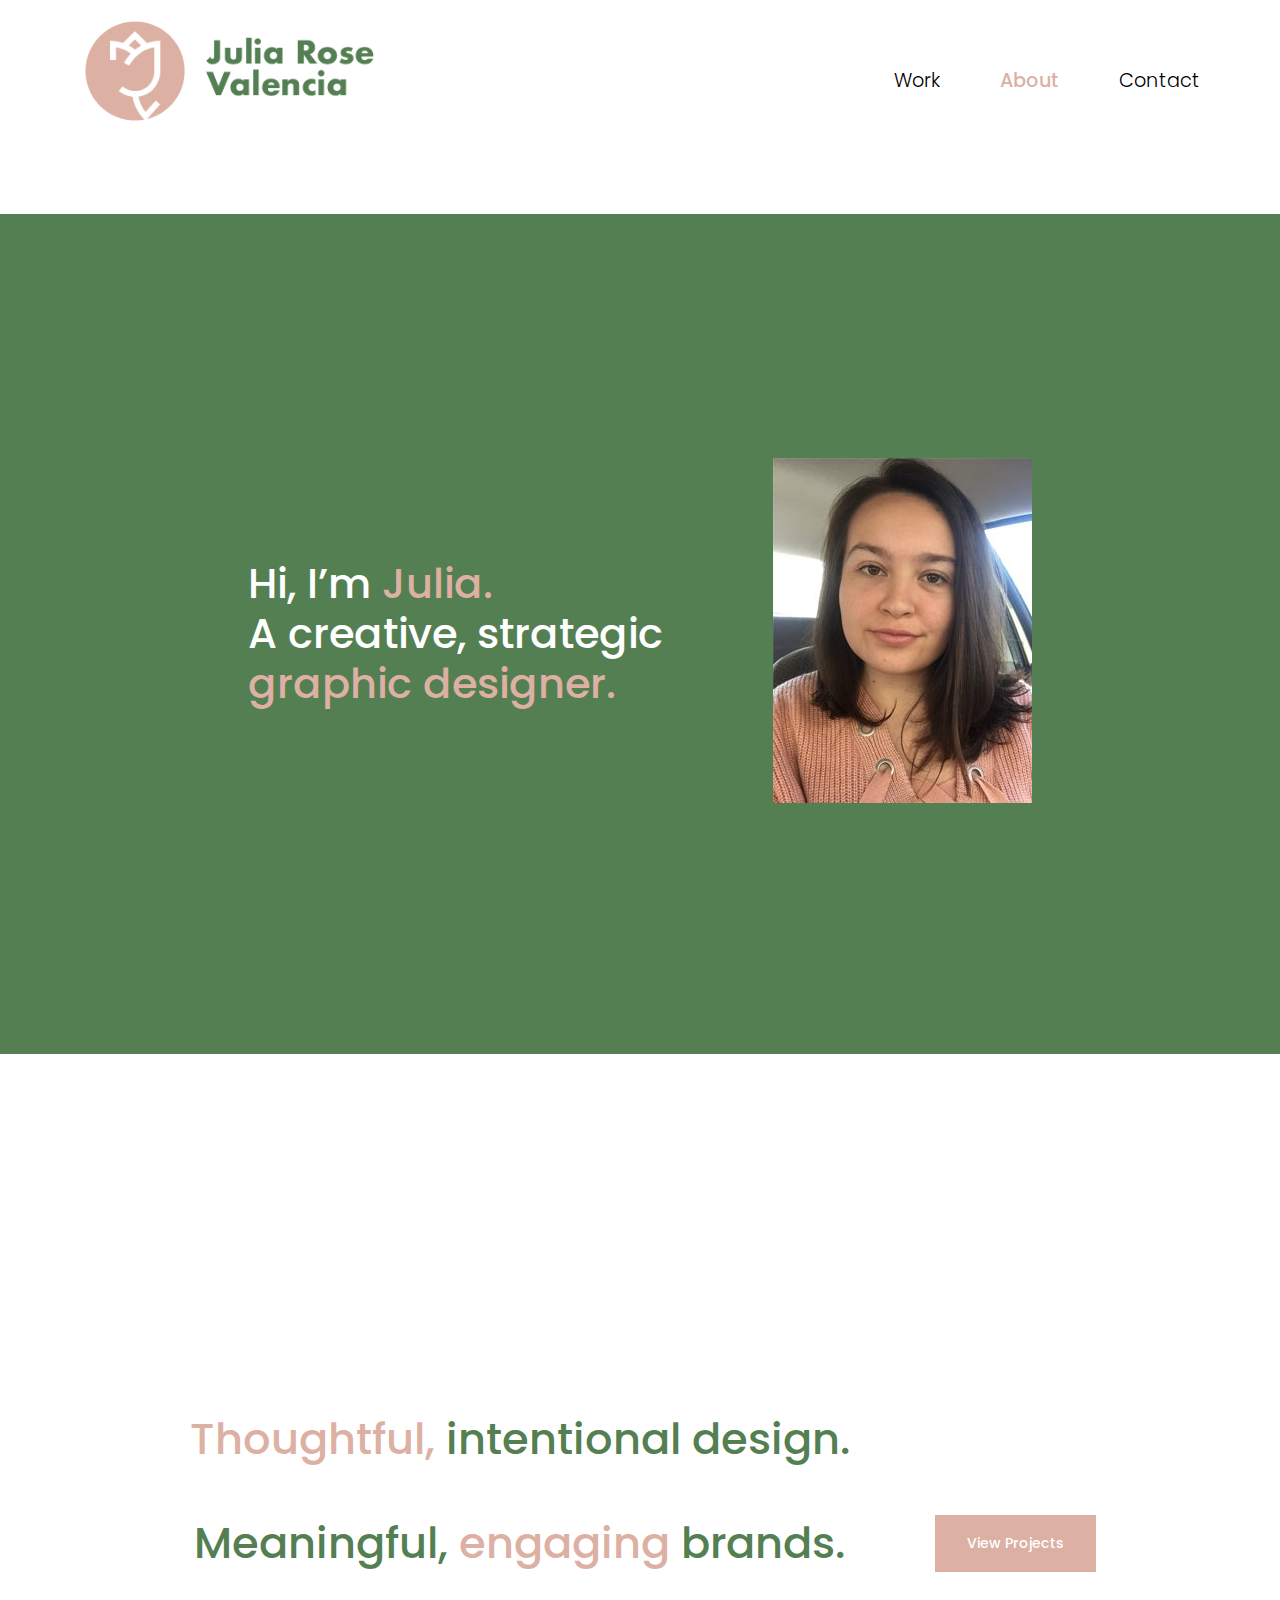
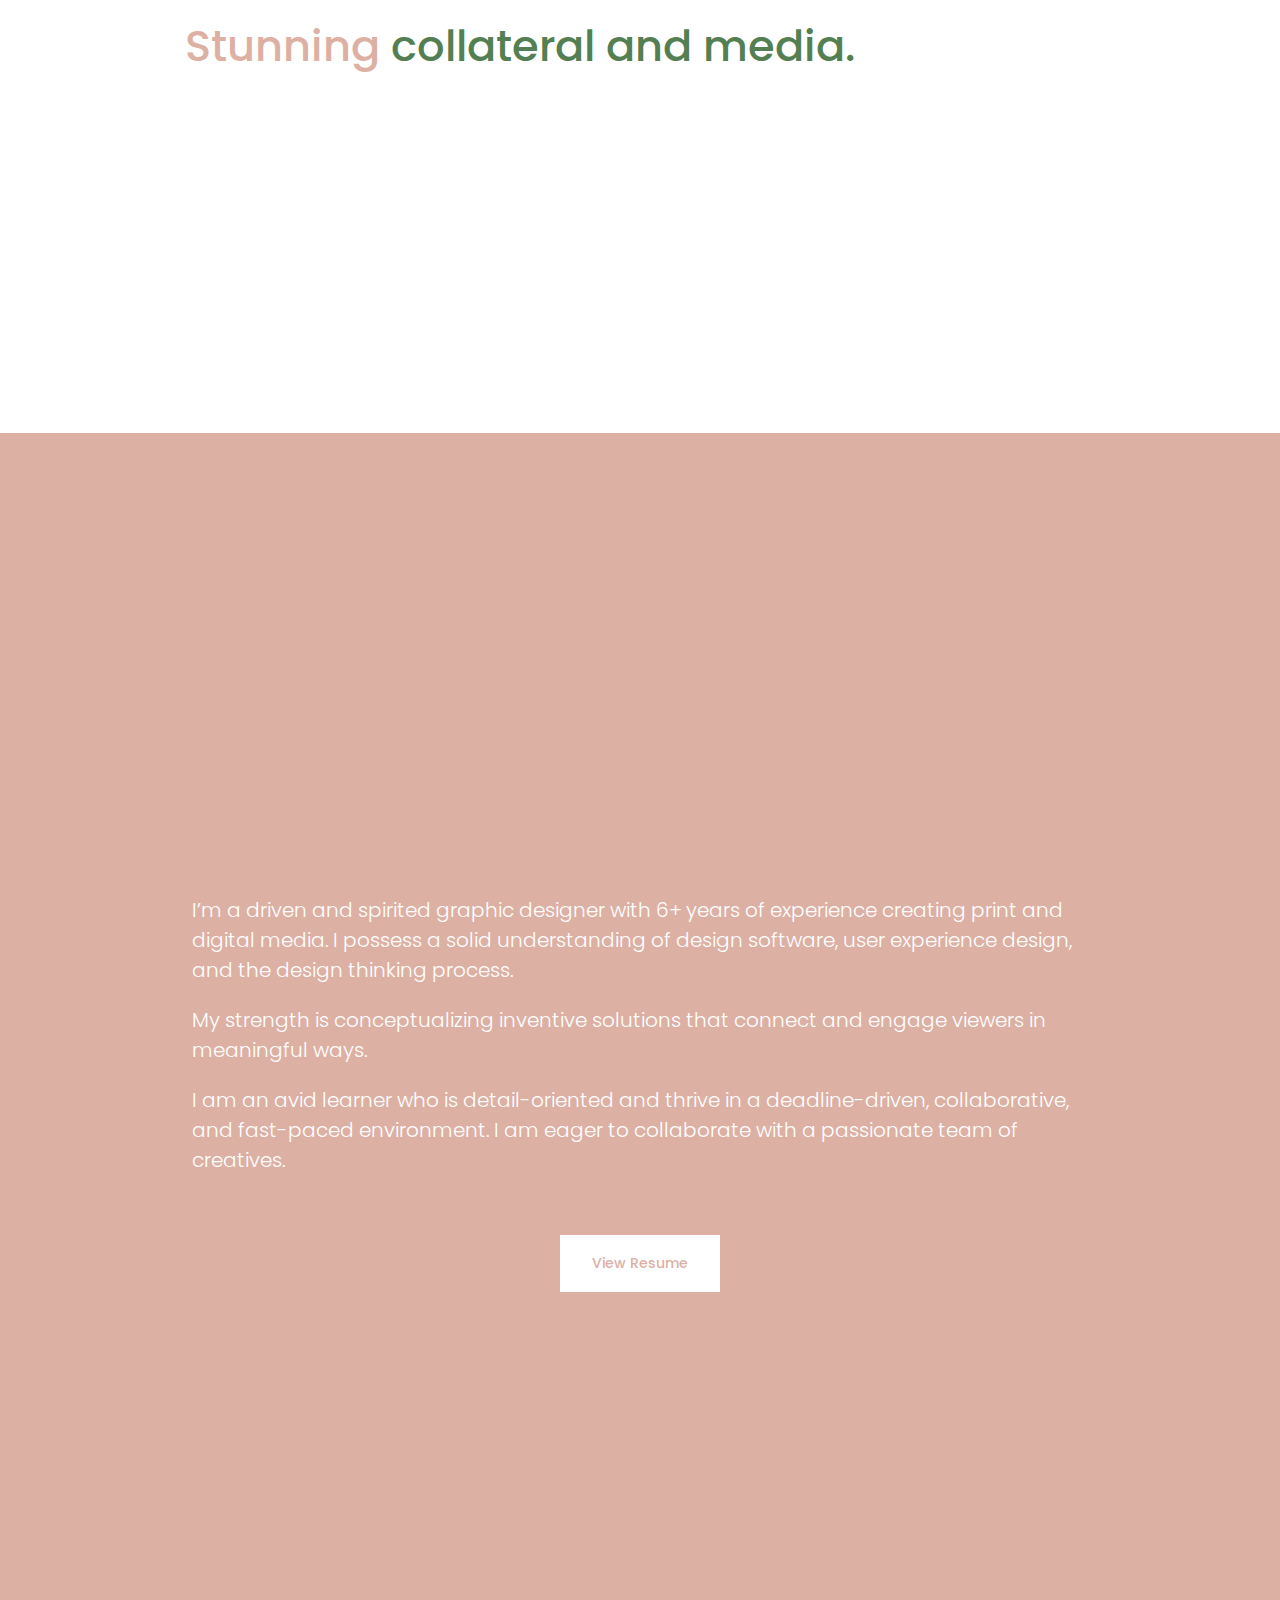
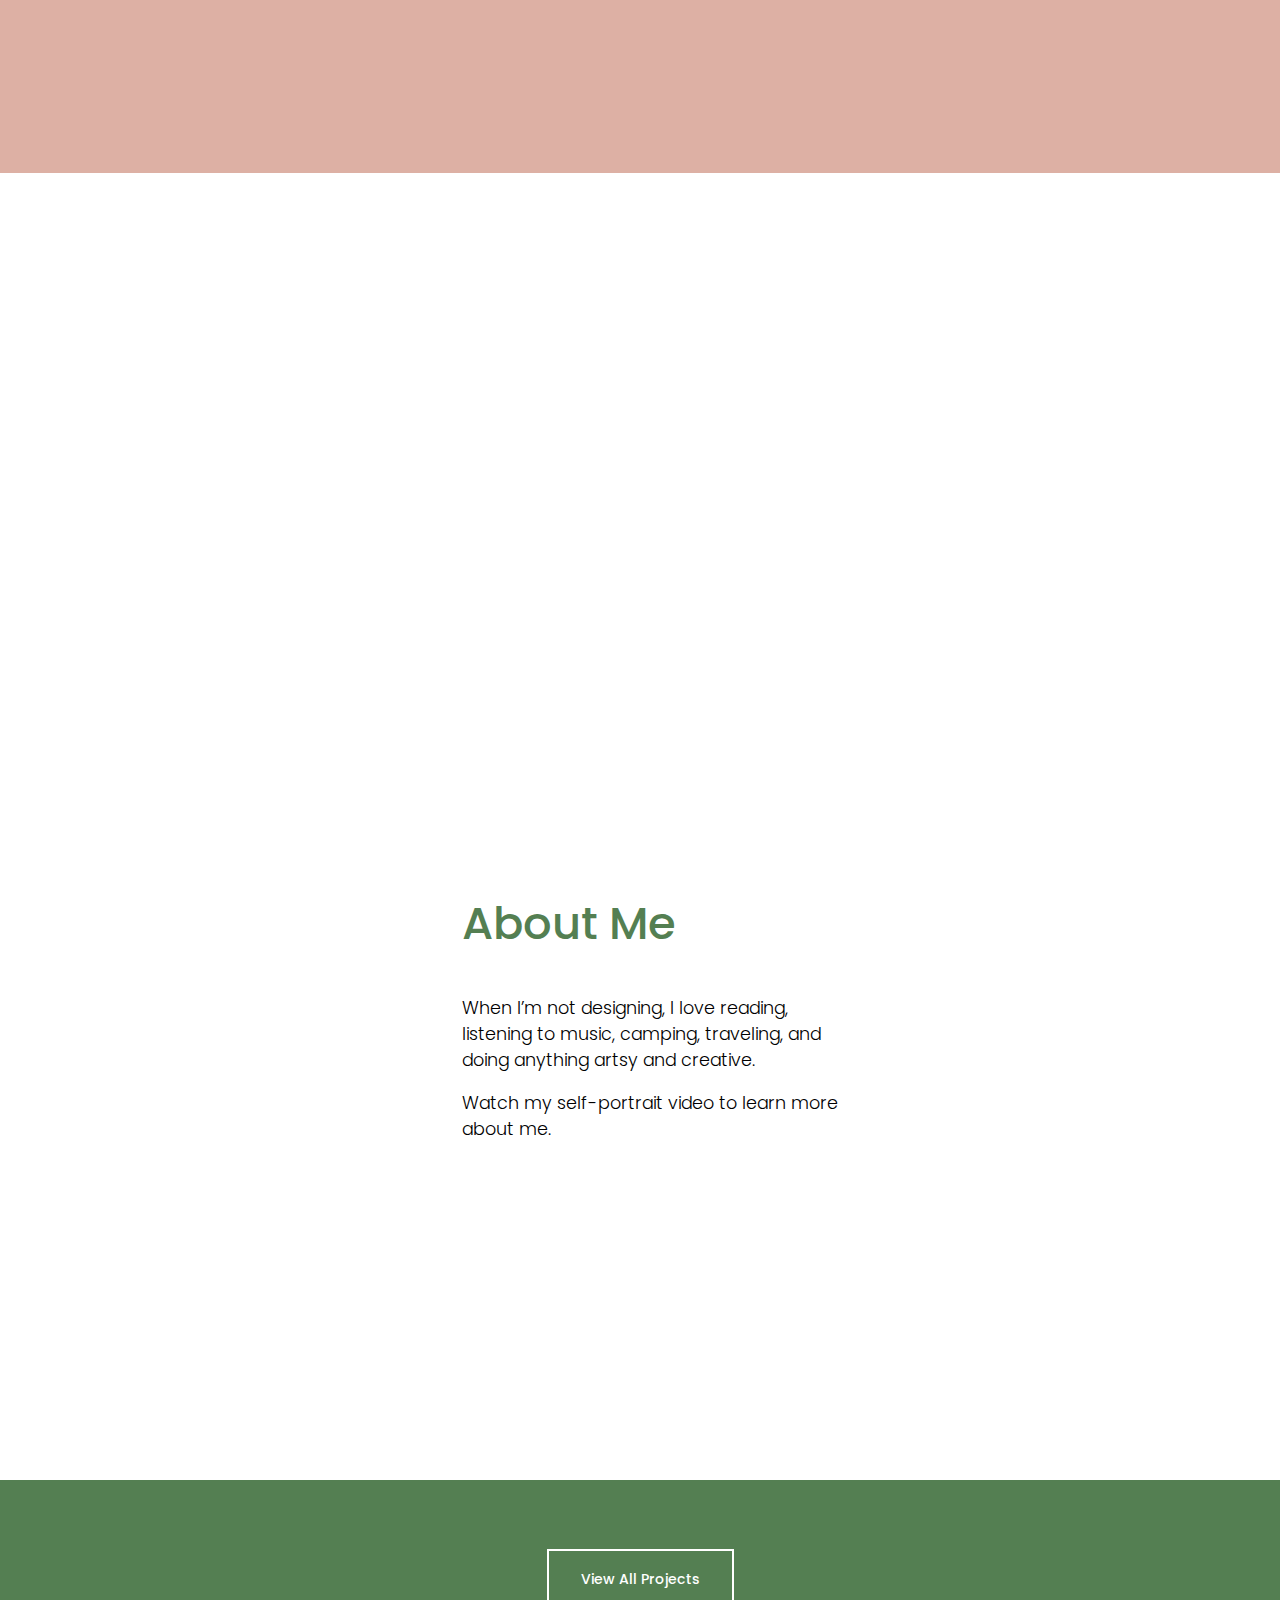
==== commit abf7bef9: "Add files via upload" ====
--- a/about.html
+++ b/about.html
@@ -35,7 +35,7 @@
 
         <ul class="nav">
           <li><a href="index.html">Work</a></li>      
-          <li><a href="about.html">About</a></li>
+          <li><a href="about.html" id="current-page">About</a></li>
           <li><a href="contact.html">Contact</a></li>
         </ul>
      
--- a/styles.css
+++ b/styles.css
@@ -1,1072 +1,1080 @@
-/* /////////////////////////// */
-/* UNIVERSAL STYLES*/
-html {
-    width: 100%;
-}
-
-body {
-    background-color: #ffffff;
-    font-family: 'Poppins', sans-serif;
-    width: 100%;
-    margin: 0;
-    padding: 0;
-    
-}
-
-section {
-    width: 100%;
-    text-align: center;
-    padding: 0px 0px 0px 0px;
-    margin: auto;
-    background-color: #ffffff;
-   
-    
-}
-
-a {
-    font-family: 'Poppins', sans-serif;
-    font-weight: 300;
-    font-size: 1.2rem;
-}
-
-h1 {
-    color: #ffffff;
-    font-family: 'Poppins', sans-serif;
-    font-weight: 500;
-    font-size: 40px;
-}
-
-h2 {
-    color: #ffffff;
-    font-family: 'Poppins', sans-serif;
-    font-weight: 300;
-    font-size: 25px;
-    padding: 0px;
-    
-}
-
-
-h3 {
-    color: #ffffff;
-    font-family: 'Poppins', sans-serif;
-    font-weight: 300;
-    font-size: 18px;
-    padding: 0px;
-    
-}
-
-
-p {    
-    font-family: 'Poppins', sans-serif;   
-}
-
-
-.button-one {
-    border-radius: 0px;
-    background-color:#DDB0A4;
-    color: #ffffff;
-    border: none;
-    padding: 18px 32px 18px 32px;
-    margin: 40px;
-    display: inline-block;
-    text-align: center;
-    text-decoration: none;
-    font-size: 14px;
-    font-weight: 500;
-    font-family: 'Poppins', sans-serif;
-    transition-duration: 0.4s;
-}
-
-.button-two {
-    border-radius: 0px;
-    background-color:#ffffff;
-    color:#DDB0A4;
-    border: none;
-    padding: 18px 32px 18px 32px;
-    margin: 40px;
-    display: inline-block;
-    text-align: center;
-    text-decoration: none;
-    font-size: 14px;
-    font-weight: 500;
-    font-family: 'Poppins', sans-serif;
-    transition-duration: 0.4s;
-}
-
-.button-three {
-    border-radius: 0px;
-    background-color:#DDB0A4;
-    color:#FFFFFF;
-    border: 5px solid white;
-    padding: 18px 32px 18px 32px;
-    margin: 40px;
-    display: inline-block;
-    text-align: center;
-    text-decoration: none;
-    font-size: 14px;
-    font-weight: 500;
-    font-family: 'Poppins', sans-serif;
-    transition-duration: 0.4s;
-}
-
-.button-one:hover {
-    opacity: .8;
-}
-
-.button-two:hover {
-    opacity: .8;
-}
-
-.button-three:hover {
-    opacity: .8;
-}
-
-.footer-button {
-    border-radius: 0px;
-    background-color:rgba(0, 0, 0, 0);
-    color: #ffffff;
-    border: solid 2px white;
-    padding: 18px 32px 18px 32px;
-    margin: 40px;
-    display: inline-block;
-    text-align: center;
-    text-decoration: none;
-    font-size: 14px;
-    font-weight: 500;
-    font-family: 'Poppins', sans-serif;
-    transition-duration: 0.4s;
-}
-
-.footer-button:hover {
-    background-color: #ffffff;
-    color: #547F52;
-}
-
-
-
-img {
-    max-width: 100%;
-}
-
-/*END UNIVERSAL STYLES*/
-/* /////////////////////////// */
-
-
-
-
-
-
-
-
-
-
-
-/* /////////////////////////// */
-/*HEADER*/
-
-.header-container {
-    background-color: #ffffff;
-    margin: 0;
-    width: 100%;
-    max-width: 100%;
-    height: 150px;
-    padding: 0;
-    display: flex;
-    align-items:center;
-    justify-content: space-between;
-}
-
-/*END HEADER*/
-/* /////////////////////////// */
-
-
-
-
-
-
-
-
-
-
-
-
-
-
-/* /////////////////////////// */
-/*DESKTOP LOGO & NAV*/
-
-.logo {
-    width: 300px;
-    height: auto;
-    margin-left: 80px;
-}
-
-#nav {
-    margin-right: 80px;
-    padding-top: 10px;
-    padding-right: 0;
-    
-}
-
-.nav {
-    display: inline-flex;
-    list-style-type: none;
-    
-}
-
-.nav a{
-    color:#000000;
-    text-decoration: none;
-    font-size: 1.2rem;
-
-    
-    
-}
-
-.nav a:active {
-    text-decoration: underline;
-}
-
-.nav li{
-    text-align: center;
-    padding-left: 60px;
-}
-
-.nav li a:hover{
-    color:#DDB0A4;
-    text-decoration: none;    
-}
-
-#text-logo {
-    display: none;
-}
-
-
-@media only screen and (min-width:900px) {   
-
-
-#mobile-logo {
-    display: none;
-}
-
-#mobile-nav {
-    display: none;
-}
-
-}
-
-/*END DESKTOP LOGO & NAV*/
-/* /////////////////////////// */
-
-
-
-
-
-
-
-
-
-
-
-/* /////////////////////////// */
-/*MOBILE LOGO & NAV*/
-
-
-@media only screen and (max-width:900px) {   
-
-   .mobile-logo {
-    height: 100px;
-    width: 100px;
-    padding-top: 10px;
-    padding-left: 10px;
-    flex-shrink: 0;
-   }
-
-    #mobile-logo a {
-        width: 100%;
-        height: 100%;
-    }
-
-    #mobile-nav ul {
-        padding: 0;
-    }
-    
-    #mobile-nav {
-        display: flex;
-        padding-left: 40px;
-        padding-top: 25px;
-        flex-wrap: wrap;
-        
-        
-    }
-
-    .mobile-nav {
-        display: inline-flex;
-        list-style-type: none;
-        
-    }
-
-    .mobile-nav a:active {
-        text-decoration: underline;
-    }
-  
-    .mobile-nav a{
-        color:#000000;
-        text-decoration: none;    
-    }
-    
-    .mobile-nav a:hover{
-        color:#DDB0A4;
-        text-decoration: underline;    
-    }
-    
-    .mobile-nav li {
-        padding-right: 60px;
-             
-    }
-    
-
-
-#logo {
-    display: none;
-}
-
-#nav {
-    display: none;
-}
-
-
-
-.header-container {
-    background-color: #ffffff;
-    margin: 0px;
-    width: auto;
-    height: auto;
-    padding: 10px 5% 10px 5%;
-    display: flex;
-    flex-wrap: wrap;
-    align-items:center;
-    justify-items: left;
-    justify-content: left;
-}
-
-
-}
-
-
-
-@media only screen and (max-width:400px) {  
-
-
-    
-    
-
-    #nav {
-        padding: 20px;
-    }
-
-    .mobile-nav li {
-        padding: 15px;
-        
-    }
- 
-
- }
-/* END MOBILE LOGO & NAV */
-/* /////////////////////////// */
-
-
-
-
-
-
-
-
-
-
-
-
-
-
-
-/* /////////////////////////// */
-/* PROJECTS GRID*/
-
-#projects {
-        max-width: 100%;
-        padding: 5% 4% 80px 4%;
-        display: grid;
-        justify-content: center;        
-        grid-template-columns: 1fr 1fr 1fr;
-        gap: 30px;
-    
-}
-
-
-
-
-.projects-item {
-    position: relative;
-    display: grid;
-    margin: 0;
-    padding: 0;
-    width: auto;
-    height: auto;
-    min-width: 30%;
-    overflow: hidden;
-}
-
-.projects-item-image {  
-   
-   transition: opacity ease 200ms;
-   max-width: 100%;
-   z-index: 90;
-   
-    
-    
-}
-
-
-.projects-item-overlay {
-    position: absolute;
-    color:#ffffff;
-    background-color:rgb(221, 176, 164);
-    height: 100%;
-    width: 100%;
-    transition: opacity ease 200ms;
-    bottom: 8px;
-    right: 0px;
-    z-index: 95;
-    opacity: 0;
-    
-
-}
-
-.projects-item a{
-    
-    
-    height: 100%;
-    width: 100%;
-    transition: opacity ease 200ms;
-    bottom: 6px;
-    right: 0px;
-    z-index: 99;
-    opacity: 1;
-    
-
-}
-
-.projects-item-text {
-    position: absolute;
-    text-align: left;
-    color:#ffffff;
-    padding: 5% 5% 5% 5%;
-    transition: opacity ease 200ms;
-    font-size: 1.6rem;
-    font-weight: 500;
-    bottom: 0;
-    left: 0;
-    opacity: 0;
-    z-index: 99;
-}
-
-
-.projects-item:hover .projects-item-overlay {
-    opacity: .85;
-}
-
-
-.projects-item:hover .projects-item-text{
-    opacity: 1;
-}
-
-
-
-
-@media only screen and (max-width:750px) {  
-
-    #projects {
-        max-width: 100%;
-        padding: 80px 5% 80px 5%;
-        margin: 0;
-        display: grid;
-        justify-content: center;        
-        grid-template-columns: 1fr;
-        gap: 30px;  
-    }
-
-}
-
-/* END PROJECTS GRID */
-/* /////////////////////////// */
-
-
-
-
-
-
-
-
-
-
-/* /////////////////////////// */
-/* FOOTER */
-
-
-footer {
-   
-    background-color:#547F52;
-    color: #ffffff;
-    width: 100%;
-    margin: 0;
-    height: auto;
-    min-height: 200px;
-    padding: 0;
-    display: flex;
-    justify-content: center;
-    align-items: center;
-    
-  
-   
-}
-
-
-
-
-
-/* END FOOTER */
-/* /////////////////////////// */
-
-
-
-
-
-
-
-
-
-
-/* /////////////////////////// */
-/* ABOUT */
-
-
-.hero {
-    display: flex;
-    flex-wrap: wrap;
-    width: auto;
-    height: auto;
-    min-height: 600px;
-    
-    margin: 5% 0 0 0;
-    padding: 120px 30px 120px 30px;
-    background-color: #547F52;
-    gap: 0px;
-    justify-content: center;
-    align-items: center;
-}
-
-.hero-text {
-    flex-basis: auto;
-    font-size: 2.6rem;
-    font-weight: 500;
-    color: #ffffff;
-    height: auto;
-    line-height: 1.2;
-    margin: 20px 70px 20px 0;
-   
-}
-
-.hero-image {
-    margin: 20px 0 20px 40px;
-   
-    
-   
-}
-
-
-.section-2 {
-    background-color: #ffffff;
-    color: #547F52;
-    height: auto;
-    padding: 25% 5% 25% 5%;
-    margin: 0px;
-    width: auto;
-    display: flex;
-    flex-wrap: wrap;
-    gap: 0px;
-    justify-content: center;
-    align-items: center;
-
-
-
-}
-
-#section-2-content {
-   
-    font-size: 1.3rem;
-    text-align: left;
-    padding: 20px;
-    text-align: center;
-    line-height: 1.2;
-}
-
-.section-2 h2 {
-    
-    color: #547F52;
-    font-size: 2.7rem;
-    font-weight: 500;
-    padding: 20px;
-    margin: 0px;
-    
-
-
-}
-
-
-
-.section-3 {
-    background-color:#DDB0A4;
-    display: flex;
-    flex-wrap: wrap;
-    color: #547F52;
-    min-height: 700px;
-    height: auto;
-    padding: 25% 15% 25% 15%;
-    
-    margin: 0px;
-    width: auto;
-    justify-content: center;
-    align-items: center;
-    
-
-
-
-}
-
-#section-3-content {
-    max-width: 900px;    
-    color: #ffffff;
-    font-size: 1.25rem;
-    text-align: center;
-    font-weight: 300;
-   
-}
-
-
-
-#section-3-content p {
-    text-align: left;
-    color: #ffffff;
-    
-}
-
-.section-4 {
-
-    background-color:#ffffff;
-    color: #547F52;
-    height: auto;
-    min-height: 500px;
-    padding: 25% 15% 25% 15%;
-    margin: 0px;
-    width: auto;
-    display: flex;
-    flex-wrap: wrap;
-    justify-content: center;
-    align-items: center;
-
-
-}
-
-#section-4-content {
-    padding-left: 60px;
-    max-width: 400px;    
-    font-size: 1.3rem;
-    text-align: left;
-   
-    
-    
-}
-
-.section-4 h2{
-    font-size: 2.8rem;
-    font-weight: 500;
-    color:#547F52;
-}
-
-.section-4 p{
-    font-size: 1.1rem;
-    font-weight: 300;
-    color:#000000;
-}
-
-.about-video {
-    margin: 40px;
-    max-width: 500px;
-}
-
-
-
-/* END ABOUT */
-/* /////////////////////////// */
-
-
-
-
-
-
-
-
-
-
-
-
-
-
-
-
-
-/* /////////////////////////// */
-/* CONTACT */
-
-.contact-container {
-    display: flex;
-    justify-content: center;
-    align-items: center;
-    padding-top: 10%;
-    height: auto;
-    width: auto;
-    min-height: 900px;
-    
-}
-.contact {
-    padding: 0px;
-    text-align: center;
-    position: relative;
-    height: auto;
-    width: 100%;
-    max-width: 1200px;
-    margin-left: 25px;
-    margin-right: 25px;
-    min-height: 800px;
-
-}
-
-
-.contact-photo {
-    position: absolute;
-    z-index: 1;
-    left: 25px;
-    width: 75%;
-    max-width: 800px;
-    max-height: 600px;
-    height: auto;
-    background: rgba(0, 128, 0, 0);
-    opacity: 1;
-    
-    overflow:hidden;
-    
-}
-
-.contact-photo img{
-    
-    border-radius: 20px;
-    max-height: 600px;
-    
- 
-}
-
-.contact-card {
-    position: absolute;
-    top: 20%;
-    padding: 25px;
-    right: 30px;
-    z-index: 2;
-    min-width: 30%;
-    
-    height: auto;
-    background:#DDB0A4;
-    opacity: 1;
-    border-radius: 0;
-    display: block;
-    
-    
-
-}
-
-.contact-card a {
-    color: #ffffff;
-    text-decoration: underline;
-}
-
-
-
-/* END CONTACT */
-/* /////////////////////////// */
-
-
-
-
-
-
-
-
-/* /////////////////////////// */
-/* PROJECT PAGES */
-
-
-/* SINGLE IMAGE */
-
-.single-image {
-    max-width:65%;
-    
-    padding: 50px 0px 50px 0px;
-    margin-left: auto;
-    margin-right: auto;
-    text-align: center;
-    
-}
-
-
-
-/* SINGLE IMAGE COVER */
-
-.single-cover {
-    width: 100%;
-    height: auto;
-    padding: 50px 0px 50px 0px;
-}
-
-
-
-/* DOUBLE IMAGE COVER */
-
-.double-cover {
-    width: 100%;
-    height: auto;
-    display: flex;
-    flex-wrap: wrap;
-    padding: 50px 0px 50px 0px;
-    
-}
-.double-cover img{
-    width: 50%;
-    flex-shrink: 0;
-    padding-bottom: 25px;
-   
-}
-
-
-
-@media only screen and (max-width:700px) { 
-    
-    .single-image {
-        max-width: 100%;
-        height: auto;
-    }
-
-    .double-cover img{
-        width: 100%;        
-    }
-    .double-cover {
-        width: 100%;
-        height: auto;
-        display: flex;
-        flex-wrap: wrap;
-        padding: 50px 0px 50px 0px;
-        
-    }
-}
-
-
-/* IMAGE GRID */
-
-.image-grid {
-    width: 100%;
-    height: auto;
-    display: flex;
-    flex-wrap: wrap;
-    justify-content: center;
-    align-items: center;
-    padding: 50px 0px 50px 0px;
-    gap: 30px;
-}
-
-.image-grid img{
-    max-width: 20%;
-    padding: 0px;
-    
-}
-
-.image-grid video{
-    max-width: 30%;
-    
-    
-}
-
-@media only screen and (max-width:700px) {   
-    .image-grid img {
-        width: 100%;
-        max-width: 100%;
-        padding: 0px;
-        
-    }
-
-    .image-grid video{
-        max-width: 100%;
-        
-        
-    }
-}
-
-/* TWO IMAGES */
-
-.two-images {
-    width: 100%;
-    height: auto;
-    display: flex;
-    flex-wrap: wrap;
-    justify-content: center;
-    align-items: center;
-    padding: 80px 0px 50px 0px;
-    gap: 40px;
-}
-
-.two-images img{
-    max-width: 40%;
-    
-}
-
-
-
-@media only screen and (max-width:700px) {   
-    .two-images img {
-        
-        max-width: 60%;
-        padding: 0px;
-        
-    }
-
-   
-}
-
-
-.video {
-    position: relative;
-    margin-left: auto;
-    margin-right: auto;
-    overflow: hidden;
-    width: 70%;
-    padding-top: 56.25%; /* 16:9 Aspect Ratio (divide 9 by 16 = 0.5625) */
-}
-
-
-.responsive-iframe {
-    position: absolute;
-    top: 0;
-    left: 0;
-    bottom: 0;
-    right: 0;
-    width: 100%;
-    height: 100%;
-
-}
-
-@media only screen and (max-width:700px) {   
-    .video {
-        
-        width: 100%;
-        
-    }
-
-   
-}
-
-
-
-/* PROJECT DESCRIPTION */
-
-.description {
-    height: auto;
-    width: auto;
-    margin-left: auto;
-    margin-right: auto;
-    max-width: 60%;
-    padding: 50px 50px 100px 50px;
-}
-
-.description h2 {
-    font-weight: 700;
-    font-size: 1.7rem;
-}
-
-.description h3 {
-    font-weight: 700;
-    font-size: 1.2rem;
-}
-
-.description p, li{
-    font-weight: 300;
-}
-
-
-.description ul{
-    
-    list-style-position: outside;
-}
-
-.grammas li {
-    padding-left: 5px;
-    color: #9250AD;
-}
-
-
-.hotbox li {
-    padding-left: 5px;
-    color: #CF2C27;
-}
-
-
-.impact-youth li {
-    padding-left: 5px;
-    color: #35B9EA;
-}
-
-
-.description li span{
-    
-    color: #000000;
-}
-
-
-.description h2, h3, p {
-    color:#000000;
-    
-}
-
-
-
-@media only screen and (max-width:700px) {   
-    .description {
-        width: auto;
-        max-width: 100%;
-        padding: 50px 25px 50px 25px;
-        
-    }
-}
-
-
-
-
-
-
-
-
-
-
-
-
-
-
-/* END PROJECT PAGES */
-/* /////////////////////////// */
-
+/* /////////////////////////// */
+/* UNIVERSAL STYLES*/
+html {
+    width: 100%;
+}
+
+body {
+    background-color: #ffffff;
+    font-family: 'Poppins', sans-serif;
+    width: 100%;
+    margin: 0;
+    padding: 0;
+    
+}
+
+section {
+    width: 100%;
+    text-align: center;
+    padding: 0px 0px 0px 0px;
+    margin: auto;
+    background-color: #ffffff;
+   
+    
+}
+
+a {
+    font-family: 'Poppins', sans-serif;
+    font-weight: 300;
+    font-size: 1.2rem;
+}
+
+h1 {
+    color: #ffffff;
+    font-family: 'Poppins', sans-serif;
+    font-weight: 500;
+    font-size: 40px;
+}
+
+h2 {
+    color: #ffffff;
+    font-family: 'Poppins', sans-serif;
+    font-weight: 300;
+    font-size: 25px;
+    padding: 0px;
+    
+}
+
+
+h3 {
+    color: #ffffff;
+    font-family: 'Poppins', sans-serif;
+    font-weight: 300;
+    font-size: 18px;
+    padding: 0px;
+    
+}
+
+
+p {    
+    font-family: 'Poppins', sans-serif;   
+}
+
+
+.button-one {
+    border-radius: 0px;
+    background-color:#DDB0A4;
+    color: #ffffff;
+    border: none;
+    padding: 18px 32px 18px 32px;
+    margin: 40px;
+    display: inline-block;
+    text-align: center;
+    text-decoration: none;
+    font-size: 14px;
+    font-weight: 500;
+    font-family: 'Poppins', sans-serif;
+    transition-duration: 0.4s;
+}
+
+.button-two {
+    border-radius: 0px;
+    background-color:#ffffff;
+    color:#DDB0A4;
+    border: none;
+    padding: 18px 32px 18px 32px;
+    margin: 40px;
+    display: inline-block;
+    text-align: center;
+    text-decoration: none;
+    font-size: 14px;
+    font-weight: 500;
+    font-family: 'Poppins', sans-serif;
+    transition-duration: 0.4s;
+}
+
+.button-three {
+    border-radius: 0px;
+    background-color:#DDB0A4;
+    color:#FFFFFF;
+    border: 5px solid white;
+    padding: 18px 32px 18px 32px;
+    margin: 40px;
+    display: inline-block;
+    text-align: center;
+    text-decoration: none;
+    font-size: 14px;
+    font-weight: 500;
+    font-family: 'Poppins', sans-serif;
+    transition-duration: 0.4s;
+}
+
+.button-one:hover {
+    opacity: .8;
+}
+
+.button-two:hover {
+    opacity: .8;
+}
+
+.button-three:hover {
+    opacity: .8;
+}
+
+.footer-button {
+    border-radius: 0px;
+    background-color:rgba(0, 0, 0, 0);
+    color: #ffffff;
+    border: solid 2px white;
+    padding: 18px 32px 18px 32px;
+    margin: 40px;
+    display: inline-block;
+    text-align: center;
+    text-decoration: none;
+    font-size: 14px;
+    font-weight: 500;
+    font-family: 'Poppins', sans-serif;
+    transition-duration: 0.4s;
+}
+
+.footer-button:hover {
+    background-color: #ffffff;
+    color: #547F52;
+}
+
+
+
+img {
+    max-width: 100%;
+}
+
+
+#current-page {
+    
+    color: #DDB0A4;
+    font-weight: 500;
+    
+}
+
+/*END UNIVERSAL STYLES*/
+/* /////////////////////////// */
+
+
+
+
+
+
+
+
+
+
+
+/* /////////////////////////// */
+/*HEADER*/
+
+.header-container {
+    background-color: #ffffff;
+    margin: 0;
+    width: 100%;
+    max-width: 100%;
+    height: 150px;
+    padding: 0;
+    display: flex;
+    align-items:center;
+    justify-content: space-between;
+}
+
+/*END HEADER*/
+/* /////////////////////////// */
+
+
+
+
+
+
+
+
+
+
+
+
+
+
+/* /////////////////////////// */
+/*DESKTOP LOGO & NAV*/
+
+.logo {
+    width: 300px;
+    height: auto;
+    margin-left: 80px;
+}
+
+#nav {
+    margin-right: 80px;
+    padding-top: 10px;
+    padding-right: 0;
+    
+}
+
+.nav {
+    display: inline-flex;
+    list-style-type: none;
+    
+}
+
+.nav a{
+    color:#000000;
+    text-decoration: none;
+    font-size: 1.2rem;
+
+    
+    
+}
+
+.nav a:active {
+    text-decoration: underline;
+}
+
+.nav li{
+    text-align: center;
+    padding-left: 60px;
+}
+
+.nav li a:hover{
+    color:#DDB0A4;
+    text-decoration: none;    
+}
+
+#text-logo {
+    display: none;
+}
+
+
+@media only screen and (min-width:900px) {   
+
+
+#mobile-logo {
+    display: none;
+}
+
+#mobile-nav {
+    display: none;
+}
+
+}
+
+/*END DESKTOP LOGO & NAV*/
+/* /////////////////////////// */
+
+
+
+
+
+
+
+
+
+
+
+/* /////////////////////////// */
+/*MOBILE LOGO & NAV*/
+
+
+@media only screen and (max-width:900px) {   
+
+   .mobile-logo {
+    height: 100px;
+    width: 100px;
+    padding-top: 10px;
+    padding-left: 10px;
+    flex-shrink: 0;
+   }
+
+    #mobile-logo a {
+        width: 100%;
+        height: 100%;
+    }
+
+    #mobile-nav ul {
+        padding: 0;
+    }
+    
+    #mobile-nav {
+        display: flex;
+        padding-left: 40px;
+        padding-top: 25px;
+        flex-wrap: wrap;
+        
+        
+    }
+
+    .mobile-nav {
+        display: inline-flex;
+        list-style-type: none;
+        
+    }
+
+    .mobile-nav a:active {
+        text-decoration: underline;
+    }
+  
+    .mobile-nav a{
+        color:#000000;
+        text-decoration: none;    
+    }
+    
+    .mobile-nav a:hover{
+        color:#DDB0A4;
+        text-decoration: underline;    
+    }
+    
+    .mobile-nav li {
+        padding-right: 60px;
+             
+    }
+    
+
+
+#logo {
+    display: none;
+}
+
+#nav {
+    display: none;
+}
+
+
+
+.header-container {
+    background-color: #ffffff;
+    margin: 0px;
+    width: auto;
+    height: auto;
+    padding: 10px 5% 10px 5%;
+    display: flex;
+    flex-wrap: wrap;
+    align-items:center;
+    justify-items: left;
+    justify-content: left;
+}
+
+
+}
+
+
+
+@media only screen and (max-width:400px) {  
+
+
+    
+    
+
+    #nav {
+        padding: 20px;
+    }
+
+    .mobile-nav li {
+        padding: 15px;
+        
+    }
+ 
+
+ }
+/* END MOBILE LOGO & NAV */
+/* /////////////////////////// */
+
+
+
+
+
+
+
+
+
+
+
+
+
+
+
+/* /////////////////////////// */
+/* PROJECTS GRID*/
+
+#projects {
+        max-width: 100%;
+        padding: 5% 4% 80px 4%;
+        display: grid;
+        justify-content: center;        
+        grid-template-columns: 1fr 1fr 1fr;
+        gap: 30px;
+    
+}
+
+
+
+
+.projects-item {
+    position: relative;
+    display: grid;
+    margin: 0;
+    padding: 0;
+    width: auto;
+    height: auto;
+    min-width: 30%;
+    overflow: hidden;
+}
+
+.projects-item-image {  
+   
+   transition: opacity ease 200ms;
+   max-width: 100%;
+   z-index: 90;
+   
+    
+    
+}
+
+
+.projects-item-overlay {
+    position: absolute;
+    color:#ffffff;
+    background-color:rgb(221, 176, 164);
+    height: 100%;
+    width: 100%;
+    transition: opacity ease 200ms;
+    bottom: 8px;
+    right: 0px;
+    z-index: 95;
+    opacity: 0;
+    
+
+}
+
+.projects-item a{
+    
+    
+    height: 100%;
+    width: 100%;
+    transition: opacity ease 200ms;
+    bottom: 6px;
+    right: 0px;
+    z-index: 99;
+    opacity: 1;
+    
+
+}
+
+.projects-item-text {
+    position: absolute;
+    text-align: left;
+    color:#ffffff;
+    padding: 5% 5% 5% 5%;
+    transition: opacity ease 200ms;
+    font-size: 1.6rem;
+    font-weight: 500;
+    bottom: 0;
+    left: 0;
+    opacity: 0;
+    z-index: 99;
+}
+
+
+.projects-item:hover .projects-item-overlay {
+    opacity: .85;
+}
+
+
+.projects-item:hover .projects-item-text{
+    opacity: 1;
+}
+
+
+
+
+@media only screen and (max-width:750px) {  
+
+    #projects {
+        max-width: 100%;
+        padding: 80px 5% 80px 5%;
+        margin: 0;
+        display: grid;
+        justify-content: center;        
+        grid-template-columns: 1fr;
+        gap: 30px;  
+    }
+
+}
+
+/* END PROJECTS GRID */
+/* /////////////////////////// */
+
+
+
+
+
+
+
+
+
+
+/* /////////////////////////// */
+/* FOOTER */
+
+
+footer {
+   
+    background-color:#547F52;
+    color: #ffffff;
+    width: 100%;
+    margin: 0;
+    height: auto;
+    min-height: 200px;
+    padding: 0;
+    display: flex;
+    justify-content: center;
+    align-items: center;
+    
+  
+   
+}
+
+
+
+
+
+/* END FOOTER */
+/* /////////////////////////// */
+
+
+
+
+
+
+
+
+
+
+/* /////////////////////////// */
+/* ABOUT */
+
+
+.hero {
+    display: flex;
+    flex-wrap: wrap;
+    width: auto;
+    height: auto;
+    min-height: 600px;
+    
+    margin: 5% 0 0 0;
+    padding: 120px 30px 120px 30px;
+    background-color: #547F52;
+    gap: 0px;
+    justify-content: center;
+    align-items: center;
+}
+
+.hero-text {
+    flex-basis: auto;
+    font-size: 2.6rem;
+    font-weight: 500;
+    color: #ffffff;
+    height: auto;
+    line-height: 1.2;
+    margin: 20px 70px 20px 0;
+   
+}
+
+.hero-image {
+    margin: 20px 0 20px 40px;
+   
+    
+   
+}
+
+
+.section-2 {
+    background-color: #ffffff;
+    color: #547F52;
+    height: auto;
+    padding: 25% 5% 25% 5%;
+    margin: 0px;
+    width: auto;
+    display: flex;
+    flex-wrap: wrap;
+    gap: 0px;
+    justify-content: center;
+    align-items: center;
+
+
+
+}
+
+#section-2-content {
+   
+    font-size: 1.3rem;
+    text-align: left;
+    padding: 20px;
+    text-align: center;
+    line-height: 1.2;
+}
+
+.section-2 h2 {
+    
+    color: #547F52;
+    font-size: 2.7rem;
+    font-weight: 500;
+    padding: 20px;
+    margin: 0px;
+    
+
+
+}
+
+
+
+.section-3 {
+    background-color:#DDB0A4;
+    display: flex;
+    flex-wrap: wrap;
+    color: #547F52;
+    min-height: 700px;
+    height: auto;
+    padding: 25% 15% 25% 15%;
+    
+    margin: 0px;
+    width: auto;
+    justify-content: center;
+    align-items: center;
+    
+
+
+
+}
+
+#section-3-content {
+    max-width: 900px;    
+    color: #ffffff;
+    font-size: 1.25rem;
+    text-align: center;
+    font-weight: 300;
+   
+}
+
+
+
+#section-3-content p {
+    text-align: left;
+    color: #ffffff;
+    
+}
+
+.section-4 {
+
+    background-color:#ffffff;
+    color: #547F52;
+    height: auto;
+    min-height: 500px;
+    padding: 25% 15% 25% 15%;
+    margin: 0px;
+    width: auto;
+    display: flex;
+    flex-wrap: wrap;
+    justify-content: center;
+    align-items: center;
+
+
+}
+
+#section-4-content {
+    padding-left: 5%;
+    max-width: 400px;    
+    font-size: 1.3rem;
+    text-align: left;
+   
+    
+    
+}
+
+.section-4 h2{
+    font-size: 2.8rem;
+    font-weight: 500;
+    color:#547F52;
+}
+
+.section-4 p{
+    font-size: 1.1rem;
+    font-weight: 300;
+    color:#000000;
+}
+
+.about-video {
+    margin: 40px;
+    max-width: 500px;
+}
+
+
+
+/* END ABOUT */
+/* /////////////////////////// */
+
+
+
+
+
+
+
+
+
+
+
+
+
+
+
+
+
+/* /////////////////////////// */
+/* CONTACT */
+
+.contact-container {
+    display: flex;
+    justify-content: center;
+    align-items: center;
+    padding-top: 10%;
+    height: auto;
+    width: auto;
+    min-height: 900px;
+    
+}
+.contact {
+    padding: 0px;
+    text-align: center;
+    position: relative;
+    height: auto;
+    width: 100%;
+    max-width: 1200px;
+    margin-left: 25px;
+    margin-right: 25px;
+    min-height: 800px;
+
+}
+
+
+.contact-photo {
+    position: absolute;
+    z-index: 1;
+    left: 25px;
+    width: 75%;
+    max-width: 800px;
+    max-height: 600px;
+    height: auto;
+    background: rgba(0, 128, 0, 0);
+    opacity: 1;
+    
+    overflow:hidden;
+    
+}
+
+.contact-photo img{
+    
+    border-radius: 20px;
+    max-height: 600px;
+    
+ 
+}
+
+.contact-card {
+    position: absolute;
+    top: 14%;
+    padding: 25px;
+    right: 30px;
+    z-index: 2;
+    min-width: 30%;
+    
+    height: auto;
+    background:#DDB0A4;
+    opacity: 1;
+    border-radius: 0;
+    display: block;
+    
+    
+
+}
+
+.contact-card a {
+    color: #ffffff;
+    text-decoration: underline;
+}
+
+
+
+/* END CONTACT */
+/* /////////////////////////// */
+
+
+
+
+
+
+
+
+/* /////////////////////////// */
+/* PROJECT PAGES */
+
+
+/* SINGLE IMAGE */
+
+.single-image {
+    max-width:65%;
+    
+    padding: 50px 0px 50px 0px;
+    margin-left: auto;
+    margin-right: auto;
+    text-align: center;
+    
+}
+
+
+
+/* SINGLE IMAGE COVER */
+
+.single-cover {
+    width: 100%;
+    height: auto;
+    padding: 50px 0px 50px 0px;
+}
+
+
+
+/* DOUBLE IMAGE COVER */
+
+.double-cover {
+    width: 100%;
+    height: auto;
+    display: flex;
+    flex-wrap: wrap;
+    padding: 50px 0px 50px 0px;
+    
+}
+.double-cover img{
+    width: 50%;
+    flex-shrink: 0;
+    padding-bottom: 25px;
+   
+}
+
+
+
+@media only screen and (max-width:700px) { 
+    
+    .single-image {
+        max-width: 100%;
+        height: auto;
+    }
+
+    .double-cover img{
+        width: 100%;        
+    }
+    .double-cover {
+        width: 100%;
+        height: auto;
+        display: flex;
+        flex-wrap: wrap;
+        padding: 50px 0px 50px 0px;
+        
+    }
+}
+
+
+/* IMAGE GRID */
+
+.image-grid {
+    width: 100%;
+    height: auto;
+    display: flex;
+    flex-wrap: wrap;
+    justify-content: center;
+    align-items: center;
+    padding: 50px 0px 50px 0px;
+    gap: 30px;
+}
+
+.image-grid img{
+    max-width: 20%;
+    padding: 0px;
+    
+}
+
+.image-grid video{
+    max-width: 30%;
+    
+    
+}
+
+@media only screen and (max-width:700px) {   
+    .image-grid img {
+        width: 100%;
+        max-width: 100%;
+        padding: 0px;
+        
+    }
+
+    .image-grid video{
+        max-width: 100%;
+        
+        
+    }
+}
+
+/* TWO IMAGES */
+
+.two-images {
+    width: 100%;
+    height: auto;
+    display: flex;
+    flex-wrap: wrap;
+    justify-content: center;
+    align-items: center;
+    padding: 80px 0px 50px 0px;
+    gap: 40px;
+}
+
+.two-images img{
+    max-width: 40%;
+    
+}
+
+
+
+@media only screen and (max-width:700px) {   
+    .two-images img {
+        
+        max-width: 60%;
+        padding: 0px;
+        
+    }
+
+   
+}
+
+
+.video {
+    position: relative;
+    margin-left: auto;
+    margin-right: auto;
+    overflow: hidden;
+    width: 70%;
+    padding-top: 56.25%; /* 16:9 Aspect Ratio (divide 9 by 16 = 0.5625) */
+}
+
+
+.responsive-iframe {
+    position: absolute;
+    top: 0;
+    left: 0;
+    bottom: 0;
+    right: 0;
+    width: 100%;
+    height: 100%;
+
+}
+
+@media only screen and (max-width:700px) {   
+    .video {
+        
+        width: 100%;
+        
+    }
+
+   
+}
+
+
+
+/* PROJECT DESCRIPTION */
+
+.description {
+    height: auto;
+    width: auto;
+    margin-left: auto;
+    margin-right: auto;
+    max-width: 60%;
+    padding: 50px 50px 100px 50px;
+}
+
+.description h2 {
+    font-weight: 700;
+    font-size: 1.7rem;
+}
+
+.description h3 {
+    font-weight: 700;
+    font-size: 1.2rem;
+}
+
+.description p, li{
+    font-weight: 300;
+}
+
+
+.description ul{
+    
+    list-style-position: outside;
+}
+
+.grammas li {
+    padding-left: 5px;
+    color: #9250AD;
+}
+
+
+.hotbox li {
+    padding-left: 5px;
+    color: #CF2C27;
+}
+
+
+.impact-youth li {
+    padding-left: 5px;
+    color: #35B9EA;
+}
+
+
+.description li span{
+    
+    color: #000000;
+}
+
+
+.description h2, h3, p {
+    color:#000000;
+    
+}
+
+
+
+@media only screen and (max-width:700px) {   
+    .description {
+        width: auto;
+        max-width: 100%;
+        padding: 50px 25px 50px 25px;
+        
+    }
+}
+
+
+
+
+
+
+
+
+
+
+
+
+
+
+/* END PROJECT PAGES */
+/* /////////////////////////// */
+
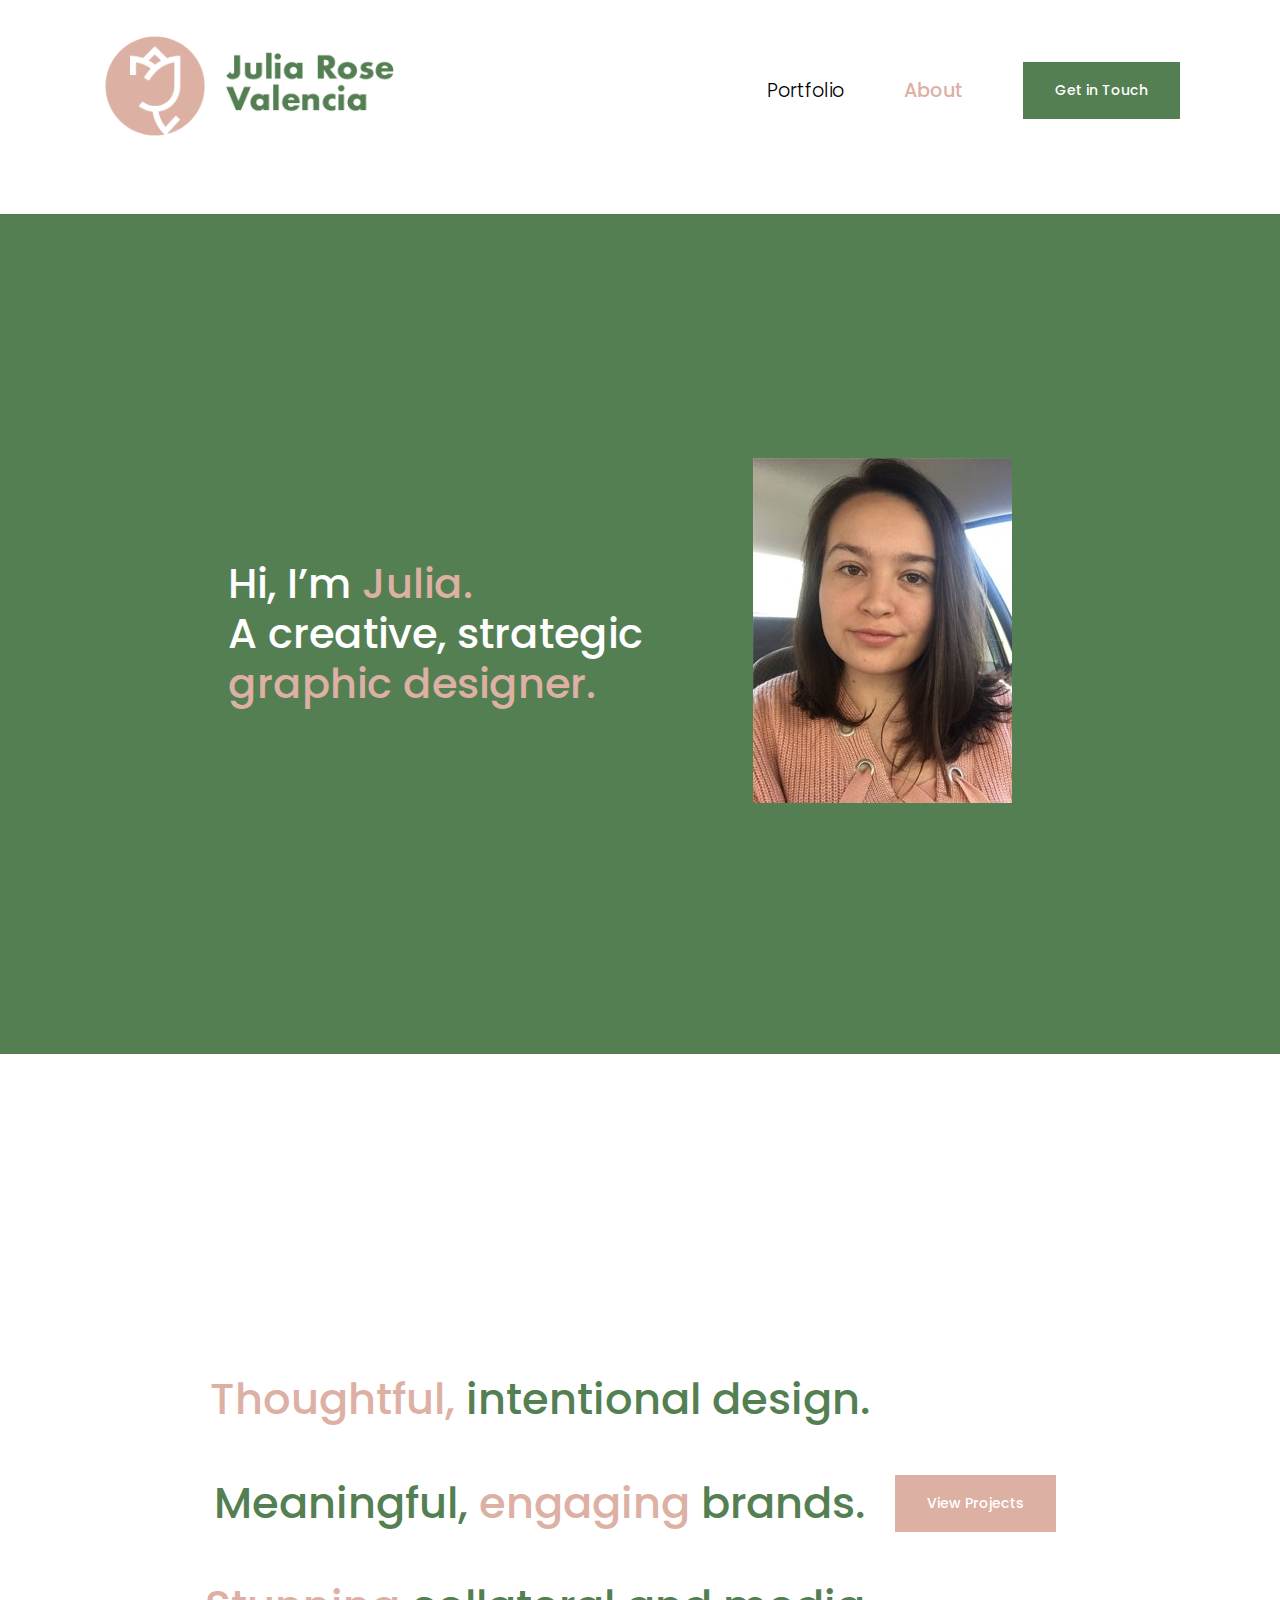
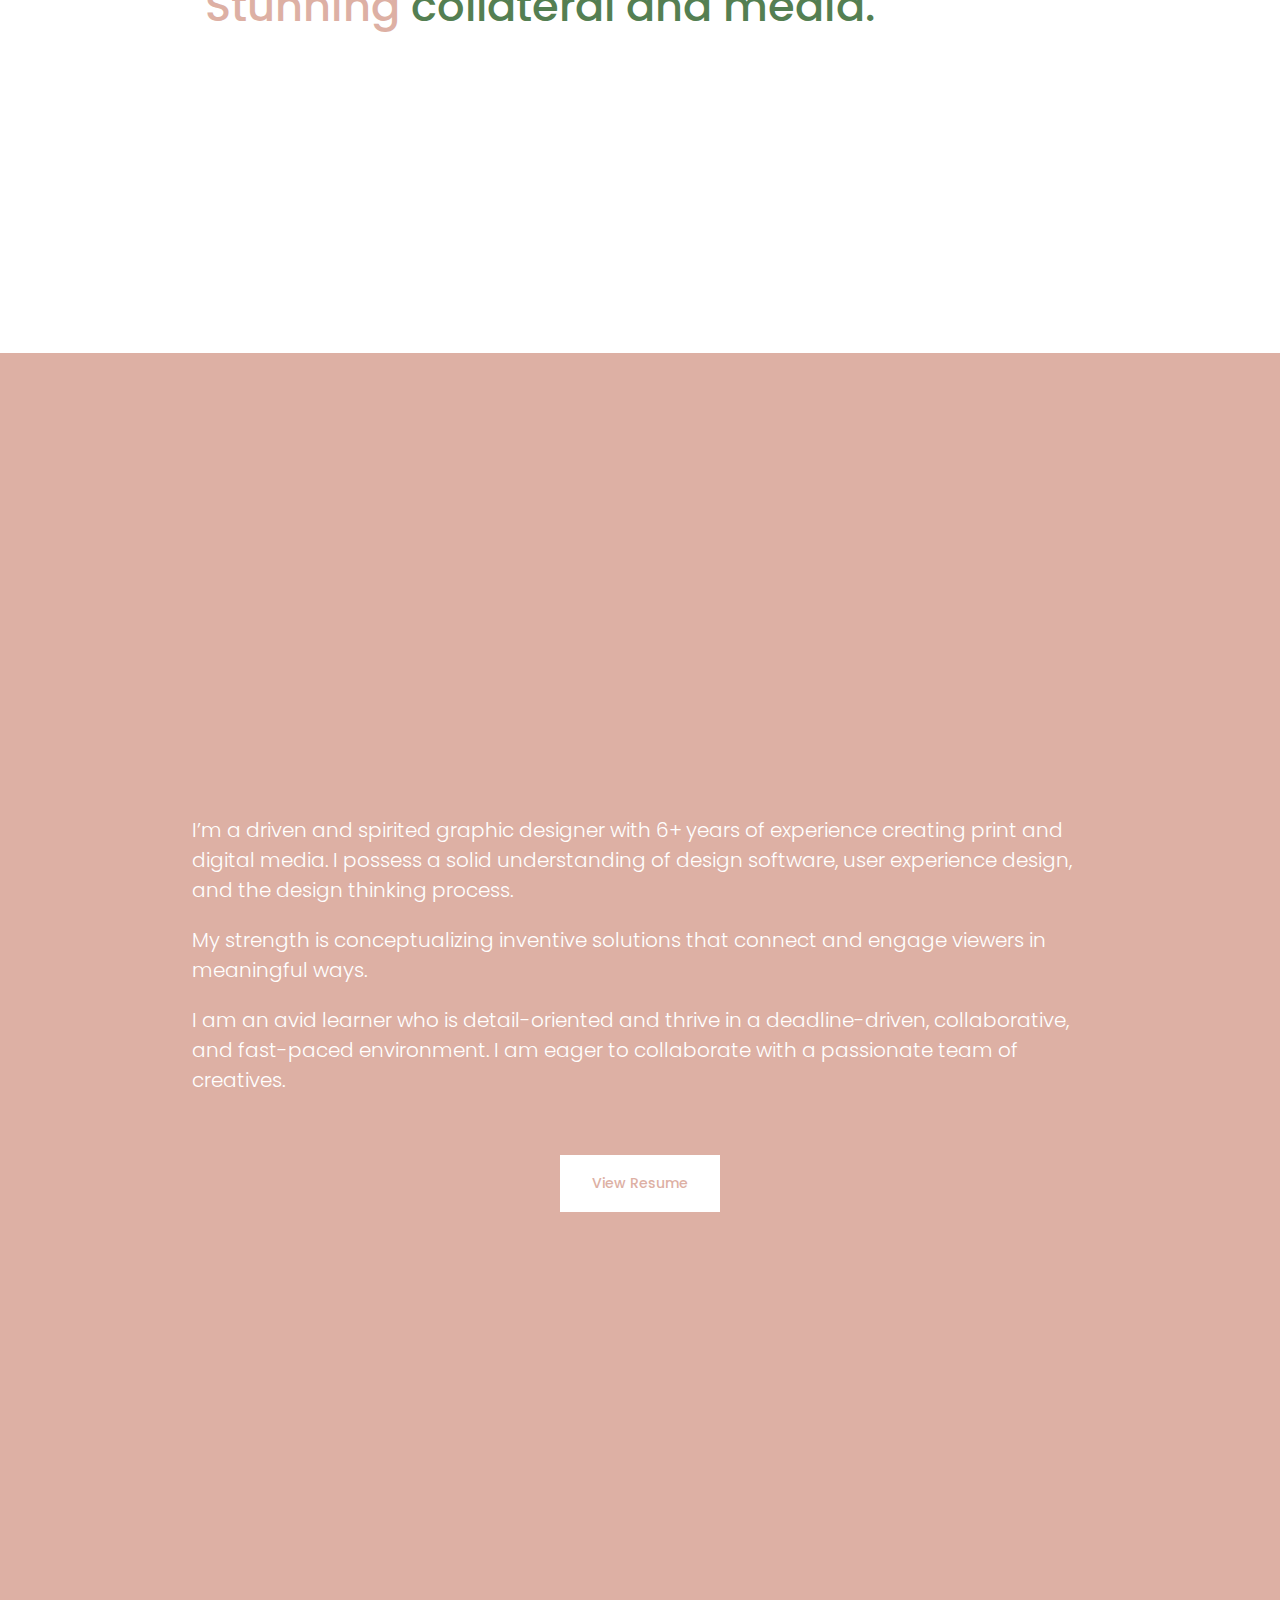
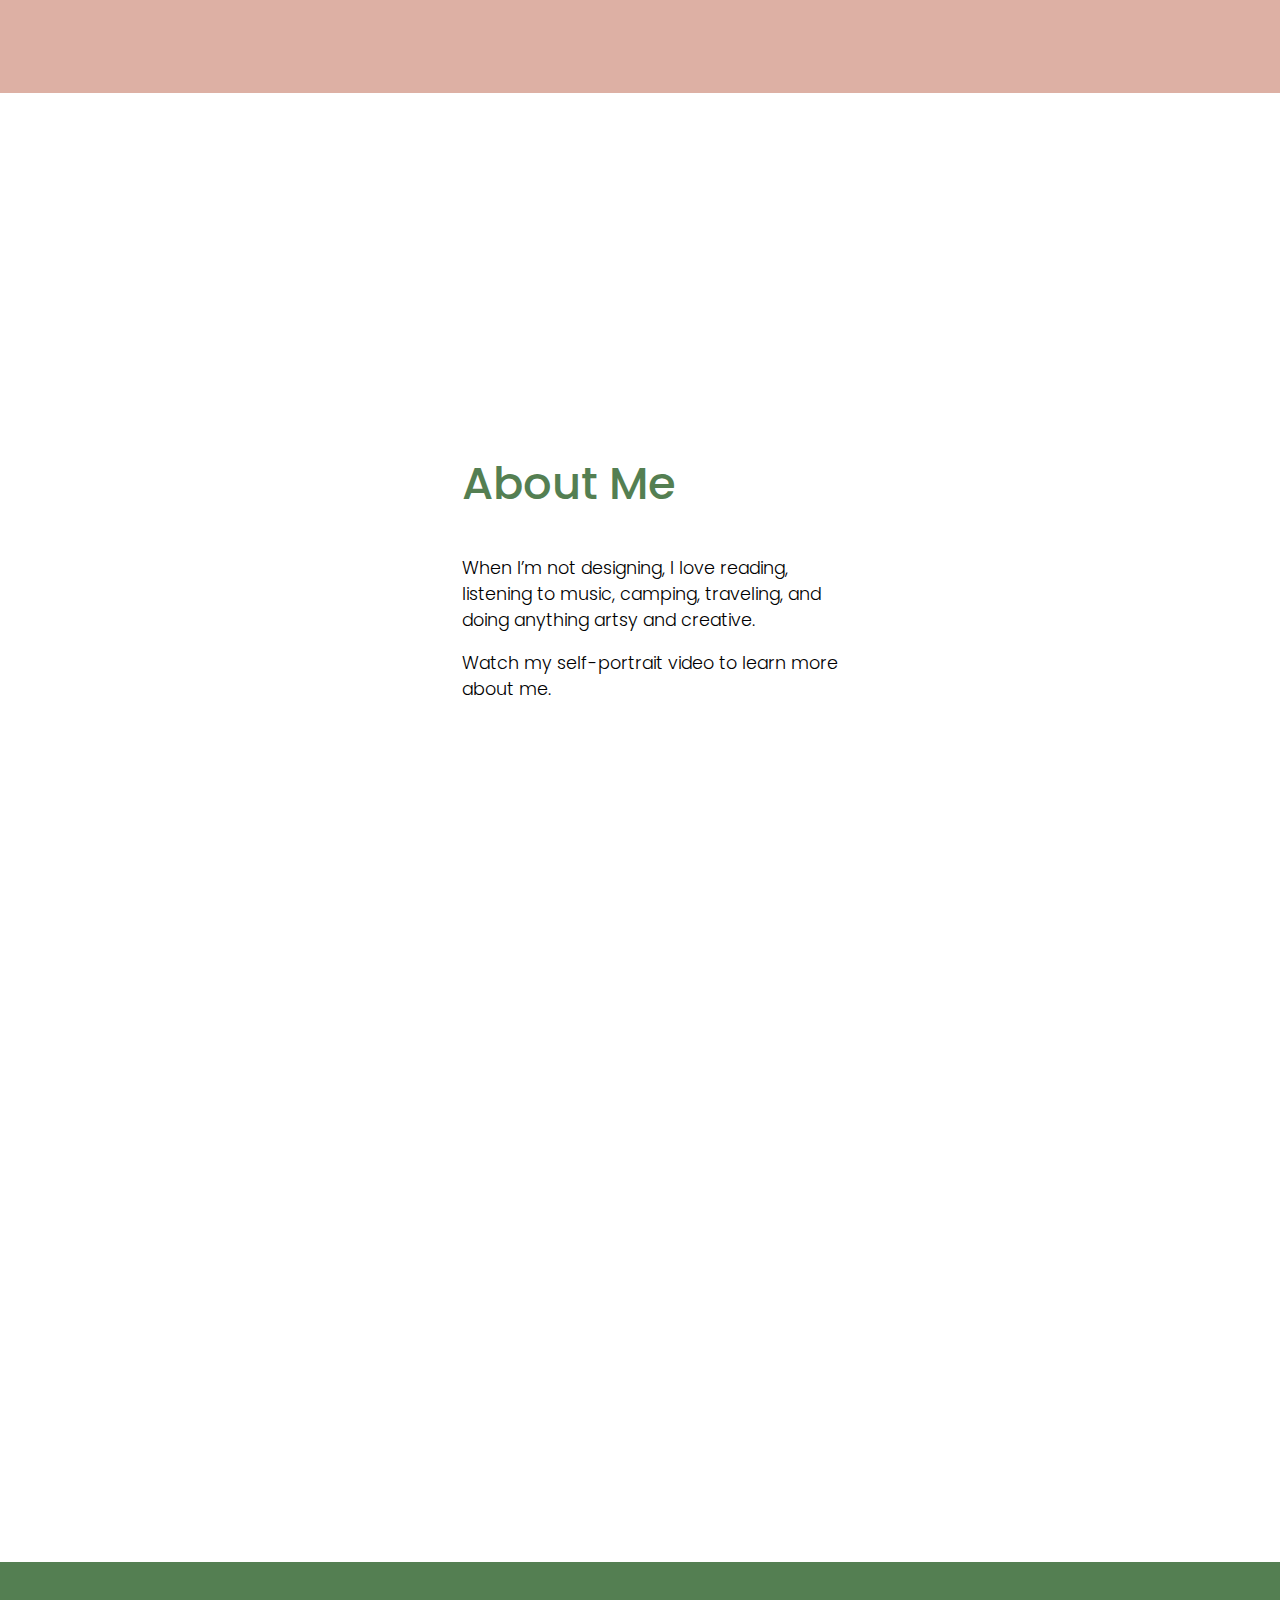
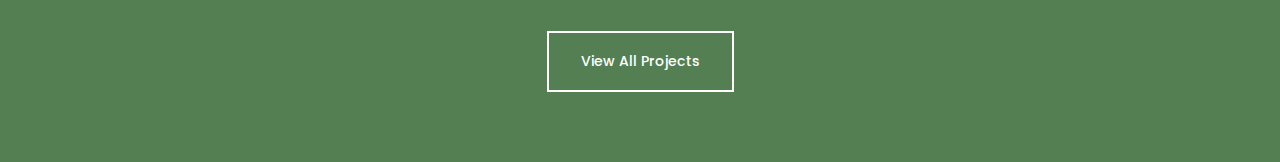
==== commit 086297a5: "Add files via upload" ====
--- a/about.html
+++ b/about.html
@@ -34,27 +34,27 @@
       <div id="nav">
 
         <ul class="nav">
-          <li><a href="index.html">Work</a></li>      
+          <li><a href="index.html">Portfolio</a></li>      
           <li><a href="about.html" id="current-page">About</a></li>
-          <li><a href="contact.html">Contact</a></li>
+          <li><a href="contact.html"><button class="nav-button">Get in Touch</button></a></li>
         </ul>
      
       
       </div>
 
-      <div id="mobile-logo">
-
-        <a href="index.html"><img src="images/mobile-logo.webp" class="mobile-logo" alt="Julia Valencia Design"></a>
-
-      </div>  
-
-      <div id="mobile-nav">   
-      
+
+      <div id="mobile-nav"> 
+
+        <div id="mobile-logo">
+
+          <a href="index.html"><img src="images/mobile-logo.webp"  alt="Julia Valencia Design"></a>
+  
+        </div>  
         
         <ul class="mobile-nav">
           <li><a href="index.html">Work</a></li>      
-          <li><a href="about.html">About</a></li>
-          <li><a href="contact.html">Contact</a></li>
+          <li><a href="about.html" id="current-page">About</a></li>
+          
         </ul>
         
       </div>
@@ -76,6 +76,7 @@
     <div class="hero-text">Hi, I’m <span style="color:#DDB0A4">Julia.</span><br>
         A creative, strategic<br> <span style="color:#DDB0A4">graphic designer.</span></div>
     <div class="hero-image"><img src="images/julia.jpg" alt="Photo of Julia Valencia"></div>
+    <a href="contact.html"><button class="button-three">Get in Touch</button></a>
    
 
 </div>
@@ -159,20 +160,24 @@
 
 <div class="section-4">
 
-  
-  <iframe src="https://player.vimeo.com/video/720035572" width="640" height="360" frameborder="0" allow="autoplay; fullscreen" allowfullscreen></iframe>
-
-  
   <div id="section-4-content">
         
-        <h2>About Me</h2>
-        
-        <p>When I’m not designing, I love reading, listening to music, camping, traveling, 
-        and doing anything artsy and creative.</p>        
-
-        <p>Watch my self-portrait video to learn more about me. </p>  
-
-    </div>
+    <h2>About Me</h2>
+    
+    <p>When I’m not designing, I love reading, listening to music, camping, traveling, 
+    and doing anything artsy and creative.</p>        
+
+    <p>Watch my self-portrait video to learn more about me. </p>  
+
+  </div>
+
+  <div class="video">
+
+    <iframe src="https://player.vimeo.com/video/720035572" class="responsive-iframe" width="640" height="360" frameborder="0" allow="autoplay; fullscreen" allowfullscreen></iframe>
+  
+  </div>
+  
+ 
 
     
     
--- a/styles.css
+++ b/styles.css
@@ -67,7 +67,7 @@
     color: #ffffff;
     border: none;
     padding: 18px 32px 18px 32px;
-    margin: 40px;
+    margin: 20px;
     display: inline-block;
     text-align: center;
     text-decoration: none;
@@ -97,7 +97,7 @@
     border-radius: 0px;
     background-color:#DDB0A4;
     color:#FFFFFF;
-    border: 5px solid white;
+    border: 0px solid white;
     padding: 18px 32px 18px 32px;
     margin: 40px;
     display: inline-block;
@@ -109,6 +109,27 @@
     transition-duration: 0.4s;
 }
 
+.nav-button {
+    border-radius: 0px;
+    background-color:#547F52;
+    color:#FFFFFF;
+    border: 0px solid #DDB0A4;
+    padding: 18px 32px 18px 32px;
+    margin: 0;    
+    text-align: center;
+    text-decoration: none;
+    font-size: 14px;
+    font-weight: 500;
+    font-family: 'Poppins', sans-serif;
+    display: inline-flex;
+    cursor:pointer;
+    
+}
+
+.nav-button a{
+    color: #FFFFFF;
+}
+
 .button-one:hover {
     opacity: .8;
 }
@@ -120,6 +141,18 @@
 .button-three:hover {
     opacity: .8;
 }
+
+.nav-button:hover {
+    border-radius: 0px;
+    border: 0px solid #DDB0A4;
+    background-color:#DDB0A4;
+    color:#FFFFFF;
+    transition-duration: 0.4s;
+    cursor:pointer;
+    
+}
+
+
 
 .footer-button {
     border-radius: 0px;
@@ -178,7 +211,7 @@
     width: 100%;
     max-width: 100%;
     height: 150px;
-    padding: 0;
+    padding: 0px;
     display: flex;
     align-items:center;
     justify-content: space-between;
@@ -206,18 +239,20 @@
 .logo {
     width: 300px;
     height: auto;
-    margin-left: 80px;
+    margin-left: 100px;
+    padding-top: 30px;
 }
 
 #nav {
-    margin-right: 80px;
-    padding-top: 10px;
+    margin-right: 100px;
+    padding-top: 30px;
     padding-right: 0;
     
 }
 
 .nav {
     display: inline-flex;
+    align-items: center;
     list-style-type: none;
     
 }
@@ -231,9 +266,6 @@
     
 }
 
-.nav a:active {
-    text-decoration: underline;
-}
 
 .nav li{
     text-align: center;
@@ -250,7 +282,7 @@
 }
 
 
-@media only screen and (min-width:900px) {   
+@media only screen and (min-width:980px) {   
 
 
 #mobile-logo {
@@ -280,14 +312,23 @@
 /*MOBILE LOGO & NAV*/
 
 
-@media only screen and (max-width:900px) {   
+@media only screen and (max-width:980px) {   
 
    .mobile-logo {
+    height: 100px;
+    width: auto;
+    padding-top: 10px;
+    padding-left: 10px;
+    flex-shrink: 0;
+    flex-basis: 100%;
+   }
+
+   .mobile-logo img{
     height: 100px;
     width: 100px;
     padding-top: 10px;
-    padding-left: 10px;
-    flex-shrink: 0;
+    
+    
    }
 
     #mobile-logo a {
@@ -300,23 +341,21 @@
     }
     
     #mobile-nav {
+        padding-top: 20px;
+        text-align: center;
+        width: 100%;
+        
+        
+    }
+
+    .mobile-nav {
         display: flex;
-        padding-left: 40px;
-        padding-top: 25px;
-        flex-wrap: wrap;
-        
-        
-    }
-
-    .mobile-nav {
-        display: inline-flex;
+        justify-content: center;
         list-style-type: none;
         
     }
 
-    .mobile-nav a:active {
-        text-decoration: underline;
-    }
+    
   
     .mobile-nav a{
         color:#000000;
@@ -325,11 +364,13 @@
     
     .mobile-nav a:hover{
         color:#DDB0A4;
-        text-decoration: underline;    
+          
     }
     
     .mobile-nav li {
-        padding-right: 60px;
+        display: flex;
+        padding-right:20px;
+        padding-left: 20px;
              
     }
     
@@ -350,11 +391,10 @@
     margin: 0px;
     width: auto;
     height: auto;
-    padding: 10px 5% 10px 5%;
+    padding: 0;
     display: flex;
     flex-wrap: wrap;
     align-items:center;
-    justify-items: left;
     justify-content: left;
 }
 
@@ -369,9 +409,7 @@
     
     
 
-    #nav {
-        padding: 20px;
-    }
+    
 
     .mobile-nav li {
         padding: 15px;
@@ -426,7 +464,7 @@
 
 .projects-item-image {  
    
-   transition: opacity ease 200ms;
+   transition: opacity ease 400ms;
    max-width: 100%;
    z-index: 90;
    
@@ -441,7 +479,7 @@
     background-color:rgb(221, 176, 164);
     height: 100%;
     width: 100%;
-    transition: opacity ease 200ms;
+    transition: opacity ease 400ms;
     bottom: 8px;
     right: 0px;
     z-index: 95;
@@ -455,7 +493,7 @@
     
     height: 100%;
     width: 100%;
-    transition: opacity ease 200ms;
+    transition: opacity ease 400ms;
     bottom: 6px;
     right: 0px;
     z-index: 99;
@@ -469,7 +507,7 @@
     text-align: left;
     color:#ffffff;
     padding: 5% 5% 5% 5%;
-    transition: opacity ease 200ms;
+    transition: opacity ease 400ms;
     font-size: 1.6rem;
     font-weight: 500;
     bottom: 0;
@@ -505,6 +543,22 @@
 
 }
 
+
+@media only screen and (max-width:500px) {  
+
+.projects-item-overlay {
+    display: none;
+    
+
+}
+
+.projects-item-text {
+   display: none;
+}
+
+
+}
+
 /* END PROJECTS GRID */
 /* /////////////////////////// */
 
@@ -585,20 +639,25 @@
 }
 
 .hero-image {
-    margin: 20px 0 20px 40px;
+    margin: 20px 40px 20px 40px;
    
-    
-   
+}
+
+@media only screen and (min-width:980px) { 
+    .button-three{
+        display: none;
+    }
 }
 
 
 .section-2 {
     background-color: #ffffff;
     color: #547F52;
+    width: auto;
     height: auto;
     padding: 25% 5% 25% 5%;
     margin: 0px;
-    width: auto;
+    
     display: flex;
     flex-wrap: wrap;
     gap: 0px;
@@ -610,10 +669,10 @@
 }
 
 #section-2-content {
-   
+    
     font-size: 1.3rem;
     text-align: left;
-    padding: 20px;
+    width: auto;
     text-align: center;
     line-height: 1.2;
 }
@@ -623,12 +682,18 @@
     color: #547F52;
     font-size: 2.7rem;
     font-weight: 500;
-    padding: 20px;
     margin: 0px;
     
-
-
-}
+}
+
+@media only screen and (max-width:400px) { 
+
+    .section-2 h2{
+        font-size: 2rem;
+    }
+
+
+  }
 
 
 
@@ -687,6 +752,7 @@
 
 #section-4-content {
     padding-left: 5%;
+    padding-bottom: 2%;
     max-width: 400px;    
     font-size: 1.3rem;
     text-align: left;
@@ -739,7 +805,9 @@
 .contact-container {
     display: flex;
     justify-content: center;
+    background-color: #547F52;
     align-items: center;
+    margin-top: 5%;
     padding-top: 10%;
     height: auto;
     width: auto;
@@ -825,8 +893,7 @@
 /* SINGLE IMAGE */
 
 .single-image {
-    max-width:65%;
-    
+    max-width:65%;    
     padding: 50px 0px 50px 0px;
     margin-left: auto;
     margin-right: auto;
@@ -841,7 +908,7 @@
 .single-cover {
     width: 100%;
     height: auto;
-    padding: 50px 0px 50px 0px;
+    padding: 5% 0px 50px 0px;
 }
 
 
@@ -853,7 +920,7 @@
     height: auto;
     display: flex;
     flex-wrap: wrap;
-    padding: 50px 0px 50px 0px;
+    padding: 5% 0px 50px 0px;
     
 }
 .double-cover img{
@@ -895,7 +962,7 @@
     flex-wrap: wrap;
     justify-content: center;
     align-items: center;
-    padding: 50px 0px 50px 0px;
+    padding: 5% 0px 50px 0px;
     gap: 30px;
 }
 
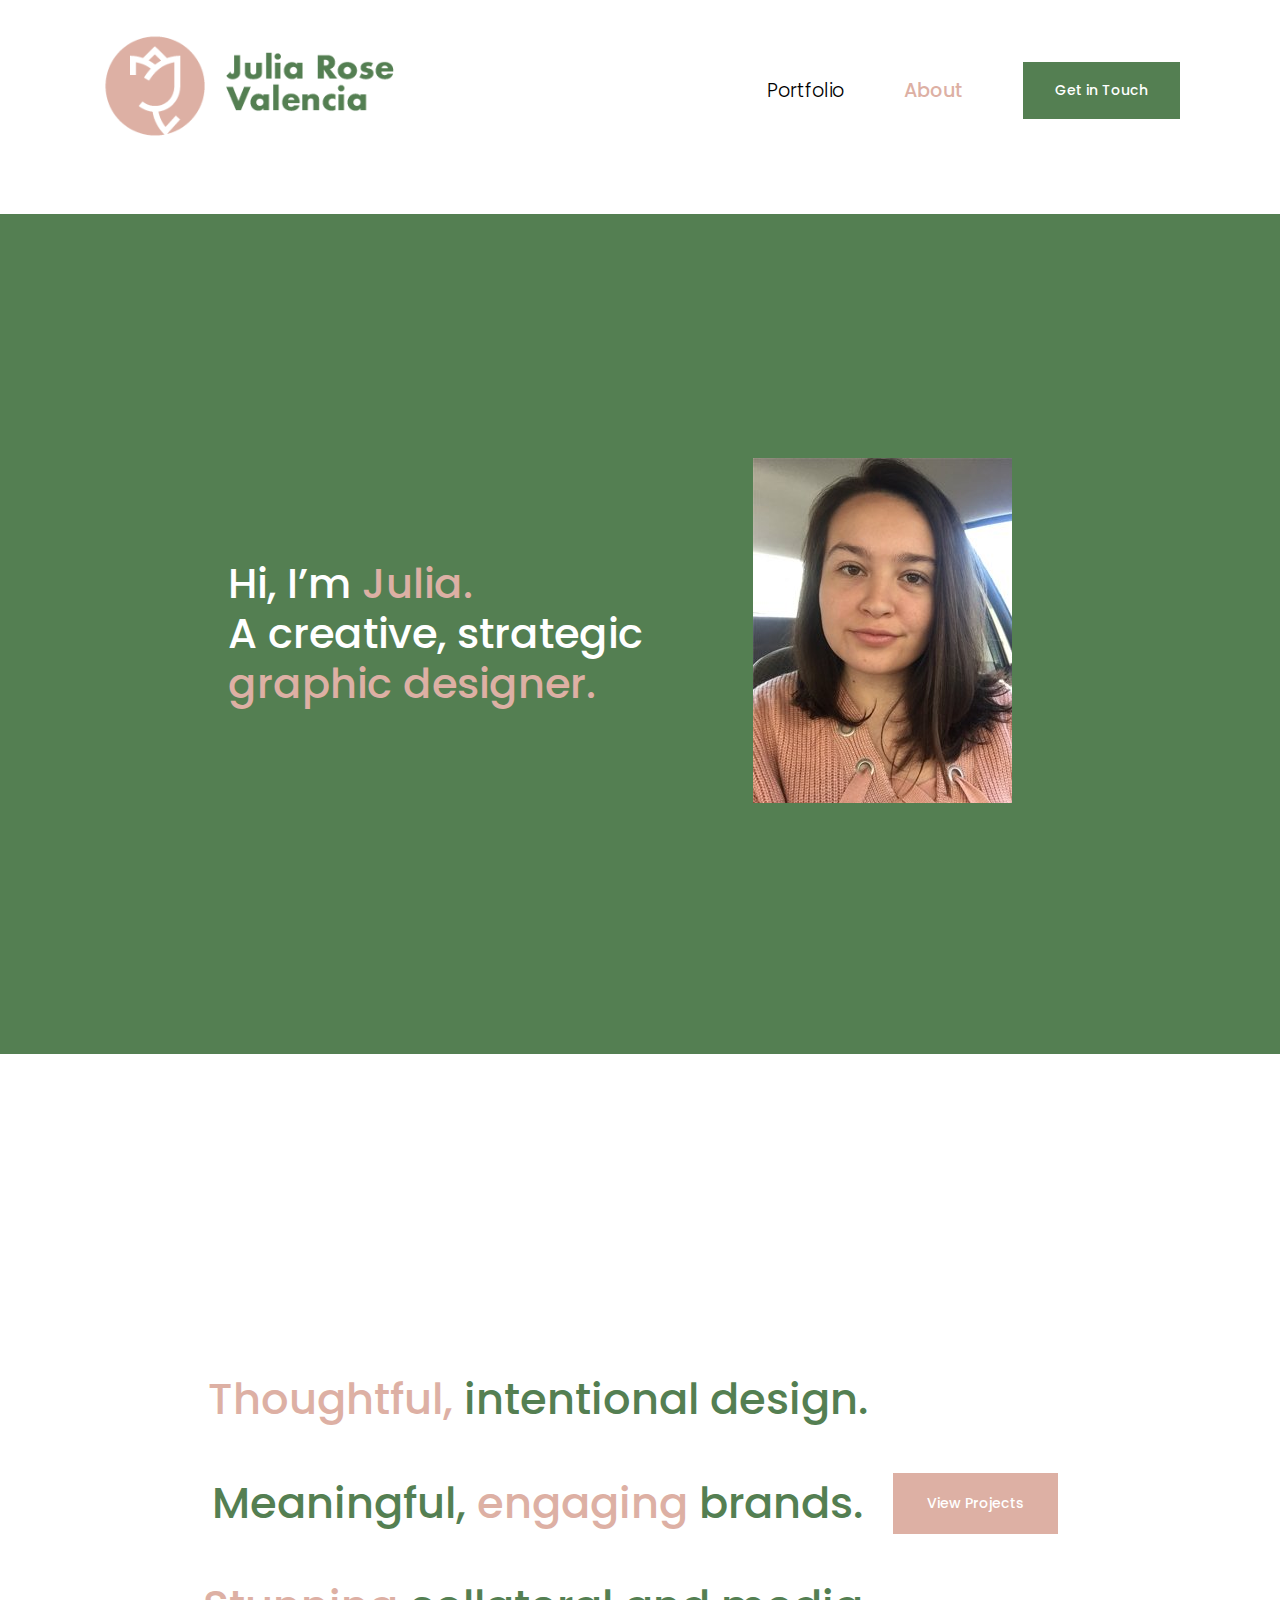
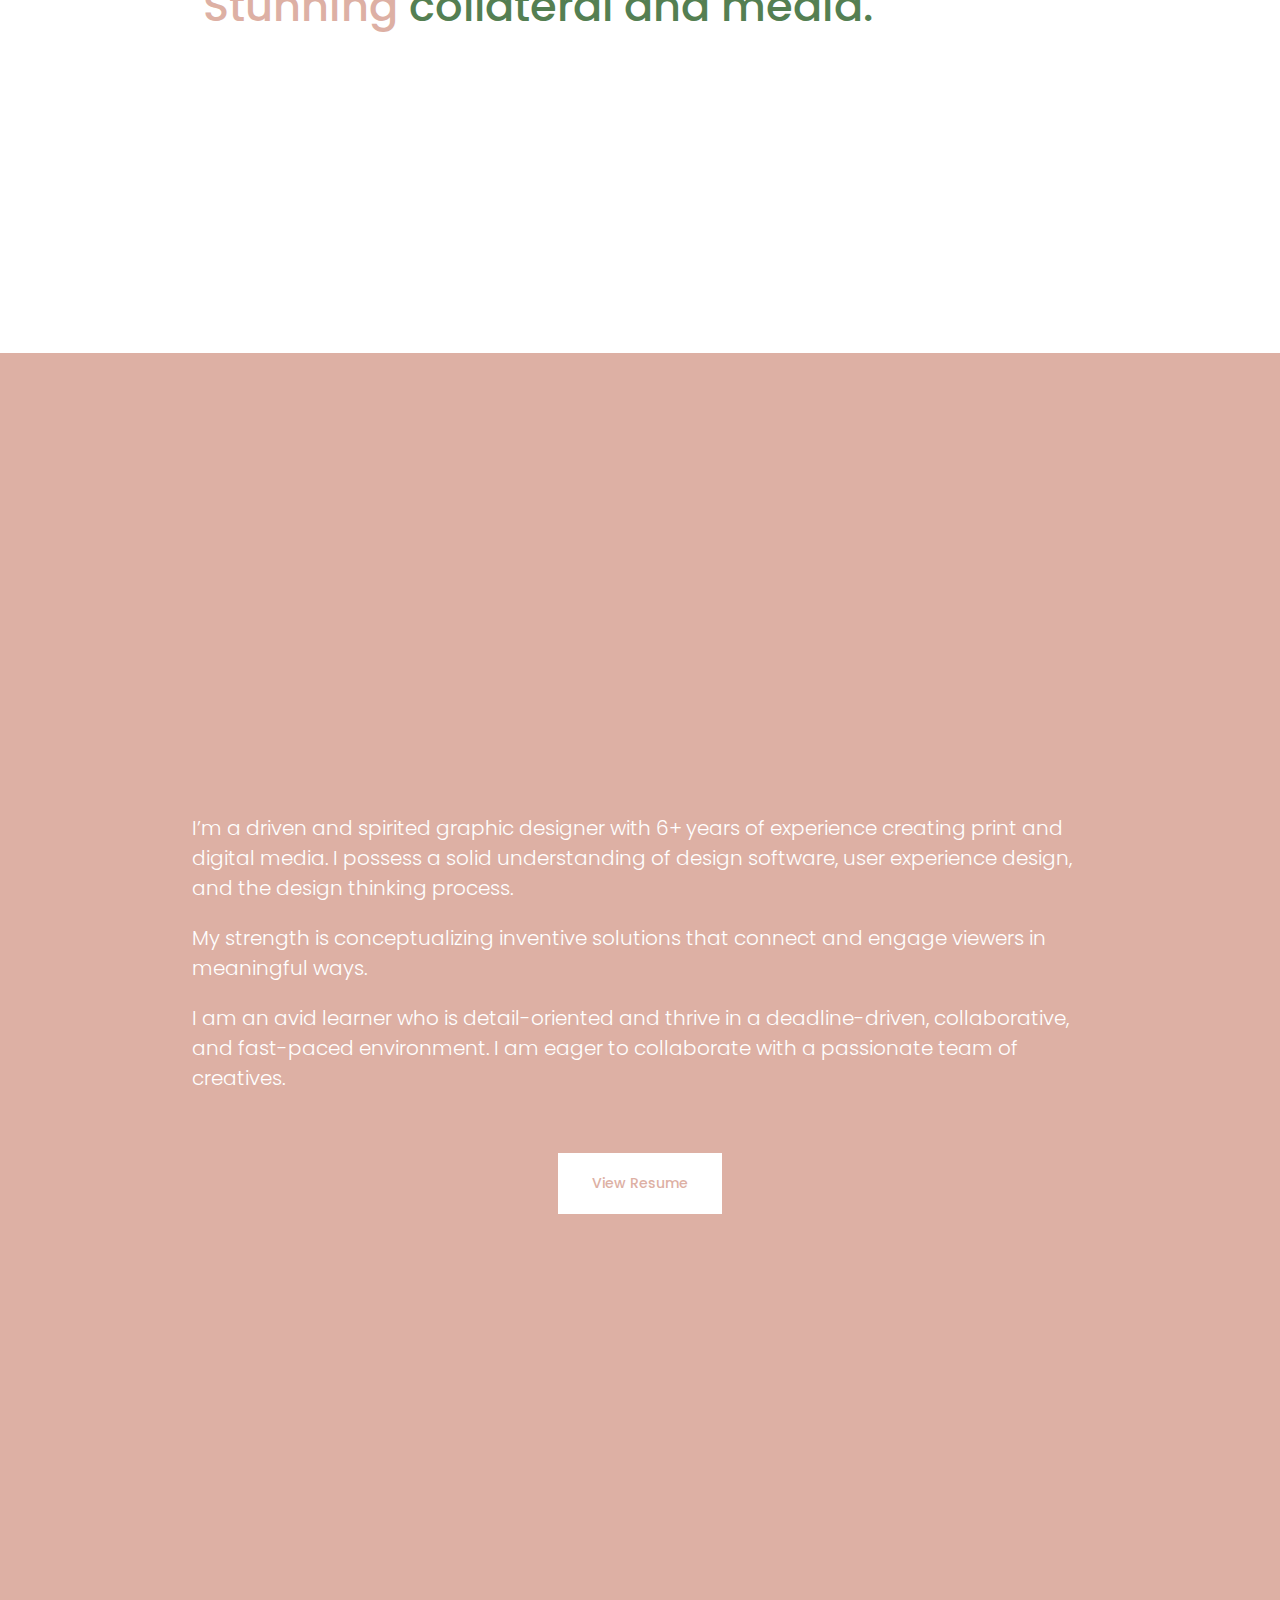
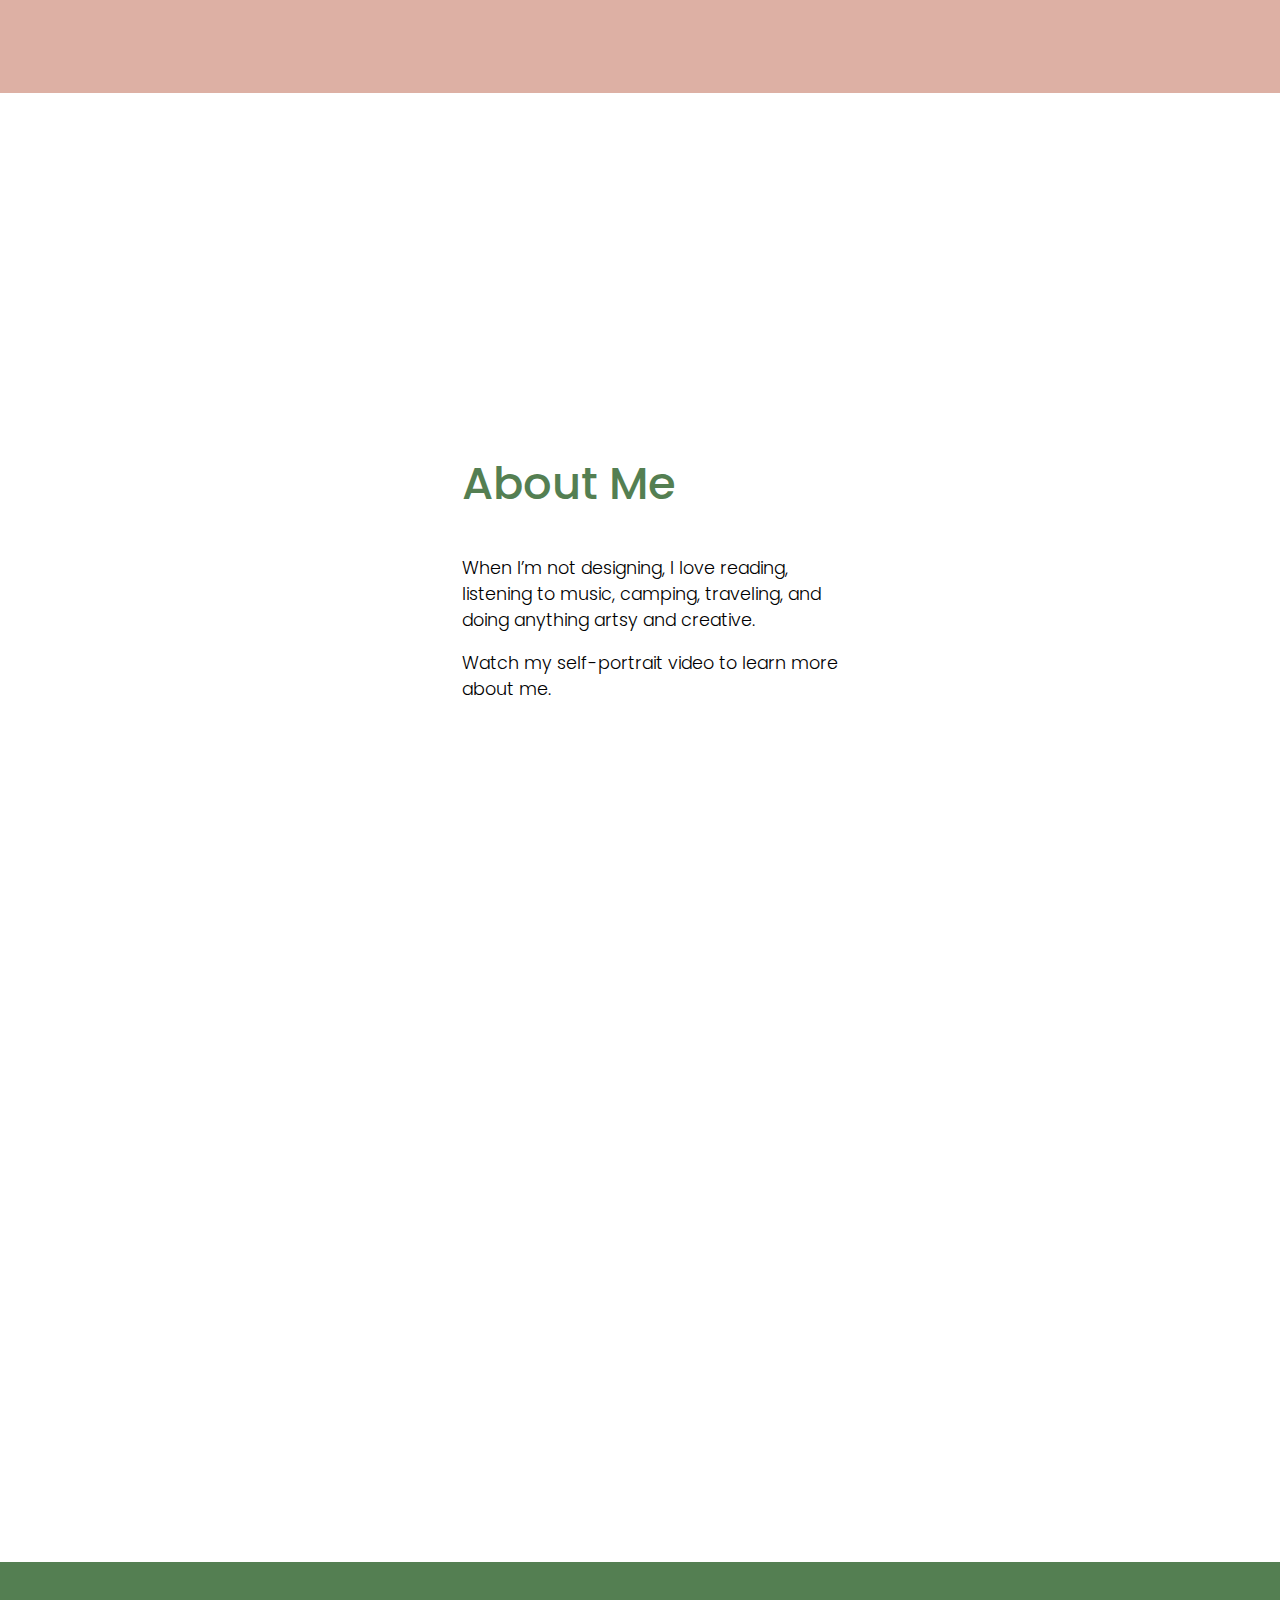
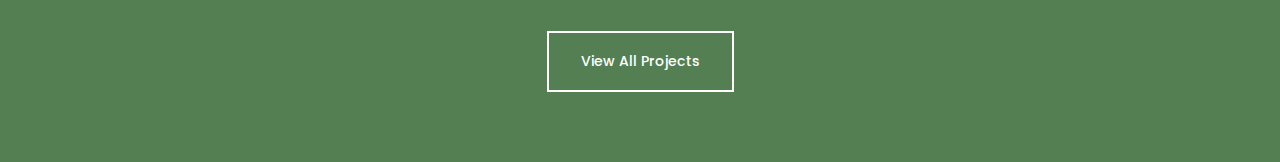
==== commit b1105d8f: "Add files via upload" ====
--- a/about.html
+++ b/about.html
@@ -52,7 +52,7 @@
         </div>  
         
         <ul class="mobile-nav">
-          <li><a href="index.html">Work</a></li>      
+          <li><a href="index.html">Portfolio</a></li>      
           <li><a href="about.html" id="current-page">About</a></li>
           
         </ul>
@@ -208,6 +208,7 @@
   <footer>
 
     <a href="index.html" class="footer-button">View All Projects</a>
+    <a href="contact.html"><button class="button-three">Get in Touch</button></a>
 
 
   </footer>
--- a/styles.css
+++ b/styles.css
@@ -65,7 +65,7 @@
     border-radius: 0px;
     background-color:#DDB0A4;
     color: #ffffff;
-    border: none;
+    border: 2px solid #DDB0A4;
     padding: 18px 32px 18px 32px;
     margin: 20px;
     display: inline-block;
@@ -81,7 +81,7 @@
     border-radius: 0px;
     background-color:#ffffff;
     color:#DDB0A4;
-    border: none;
+    border: 2px solid #FFFFFF;
     padding: 18px 32px 18px 32px;
     margin: 40px;
     display: inline-block;
@@ -97,7 +97,7 @@
     border-radius: 0px;
     background-color:#DDB0A4;
     color:#FFFFFF;
-    border: 0px solid white;
+    border: 2px solid #DDB0A4;
     padding: 18px 32px 18px 32px;
     margin: 40px;
     display: inline-block;
@@ -131,15 +131,21 @@
 }
 
 .button-one:hover {
-    opacity: .8;
+    background-color:#ffffff00;
+    color:#DDB0A4;
+    border: 2px solid #DDB0A4;
 }
 
 .button-two:hover {
-    opacity: .8;
+    background-color:#ffffff00;
+    color:#FFFFFF;
+    border: 2px solid #FFFFFF;
 }
 
 .button-three:hover {
-    opacity: .8;
+    background-color:#ffffff00;
+    color:#DDB0A4;
+    border: 2px solid #DDB0A4;
 }
 
 .nav-button:hover {
@@ -152,6 +158,20 @@
     
 }
 
+.project-button {
+    border-radius: 0px;
+    color: #ffffff;
+    border: 2px solid #FFFFFF;
+    padding: 18px 32px 18px 32px;
+    margin: 20px;
+    display: inline-block;
+    text-align: center;
+    text-decoration: none;
+    font-size: 14px;
+    font-weight: 500;
+    font-family: 'Poppins', sans-serif;
+    transition-duration: 0.4s;
+}
 
 
 .footer-button {
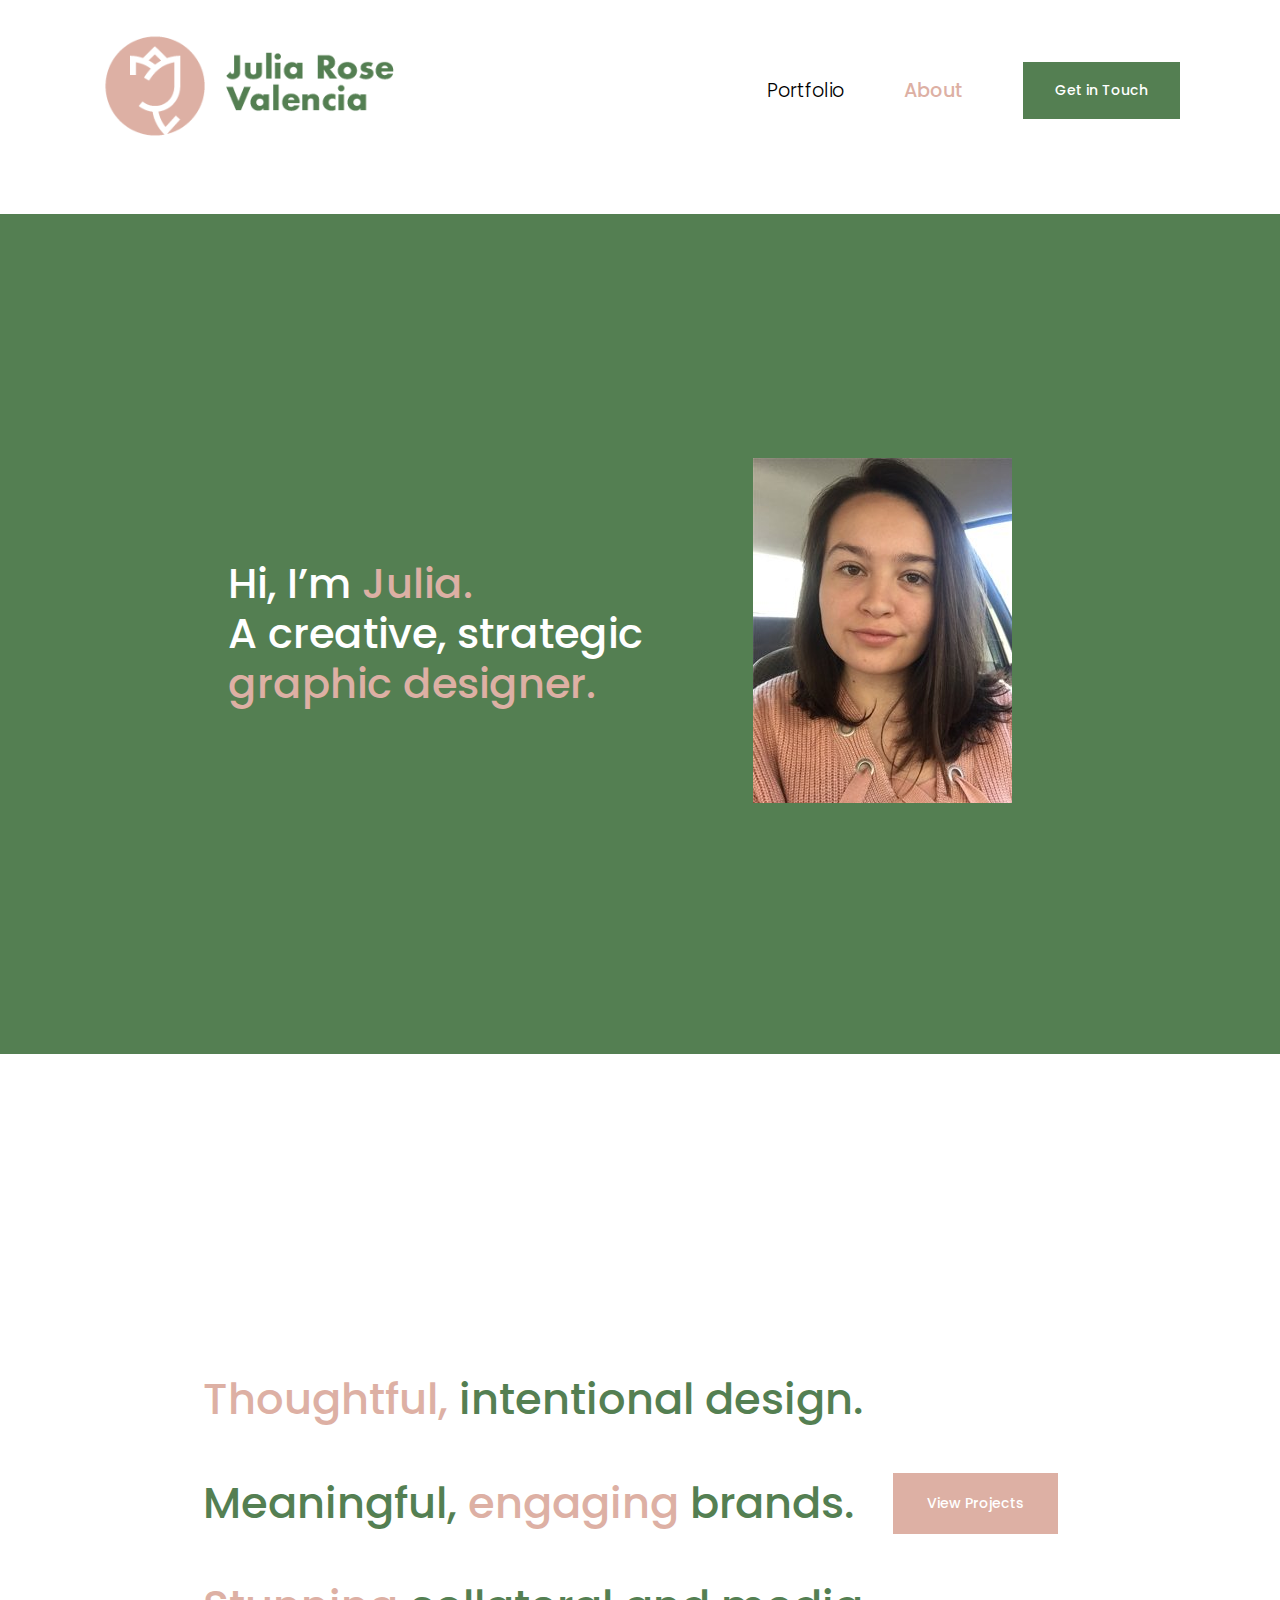
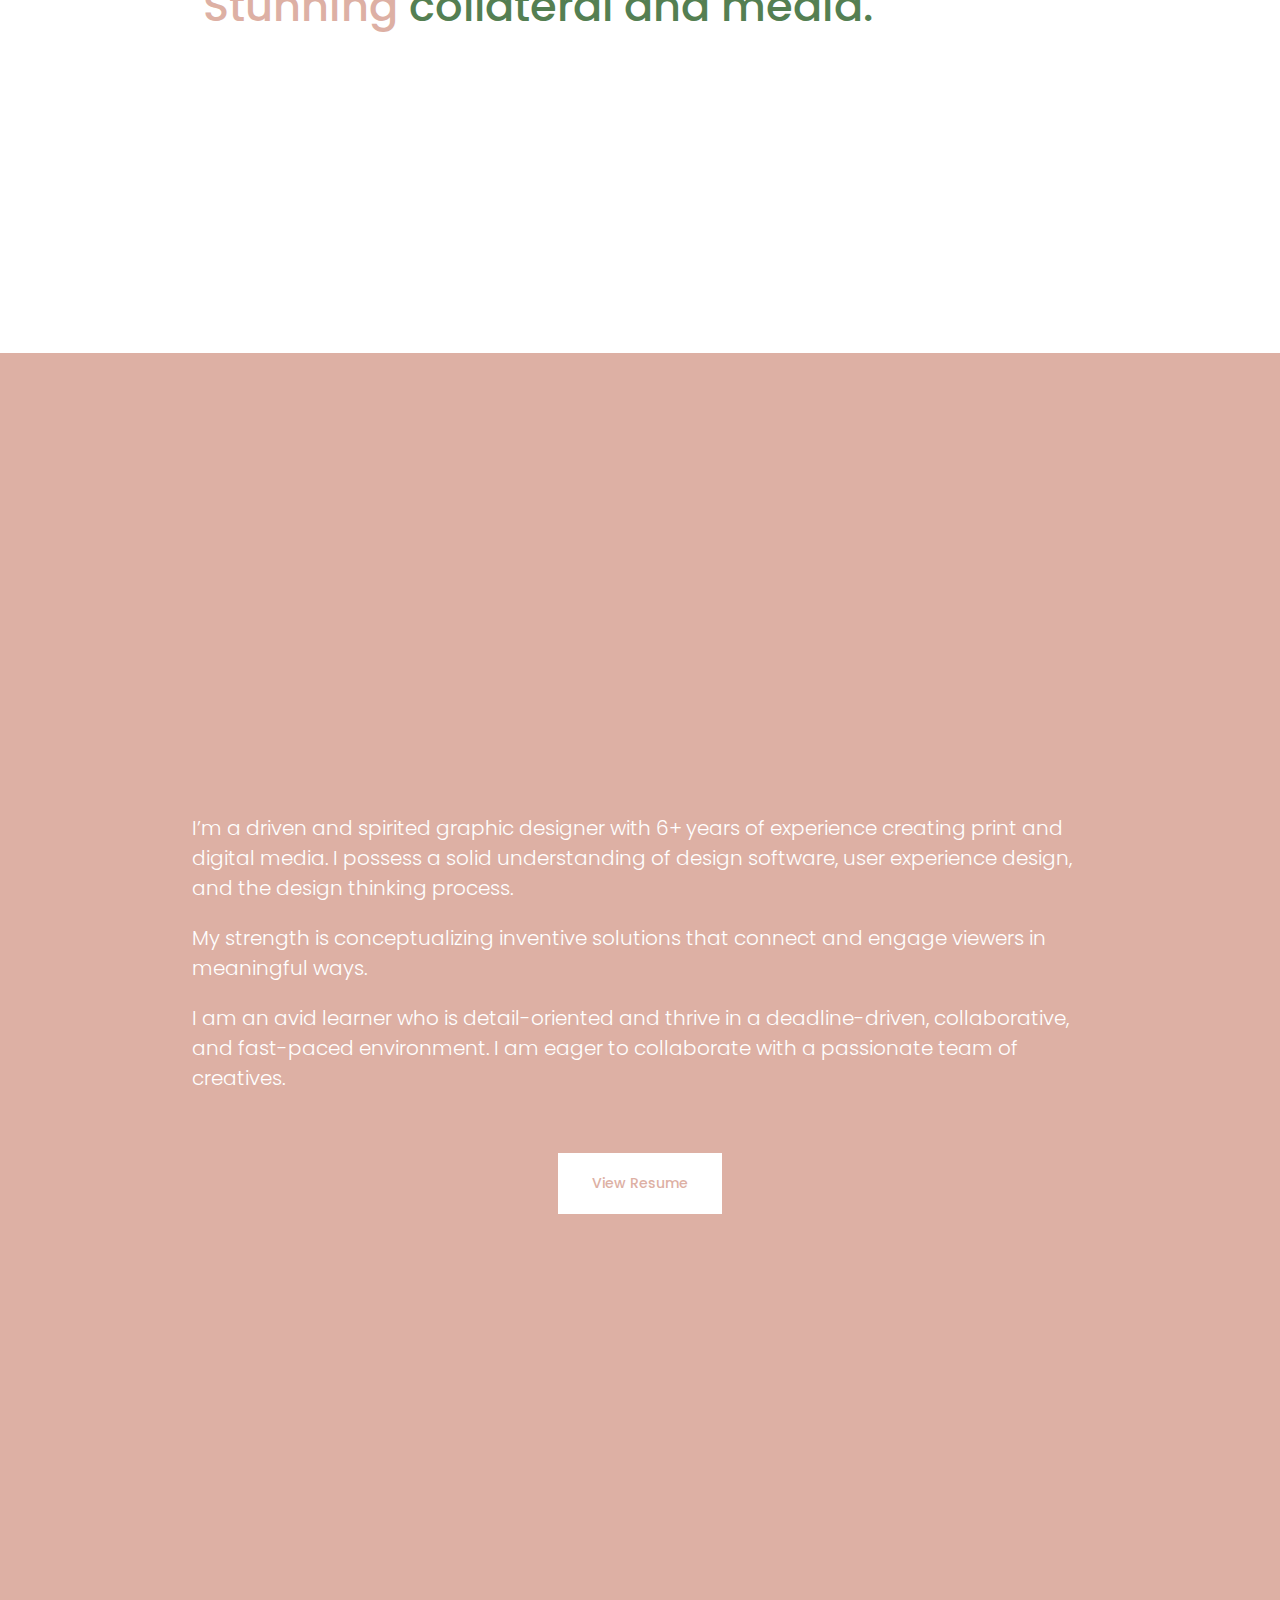
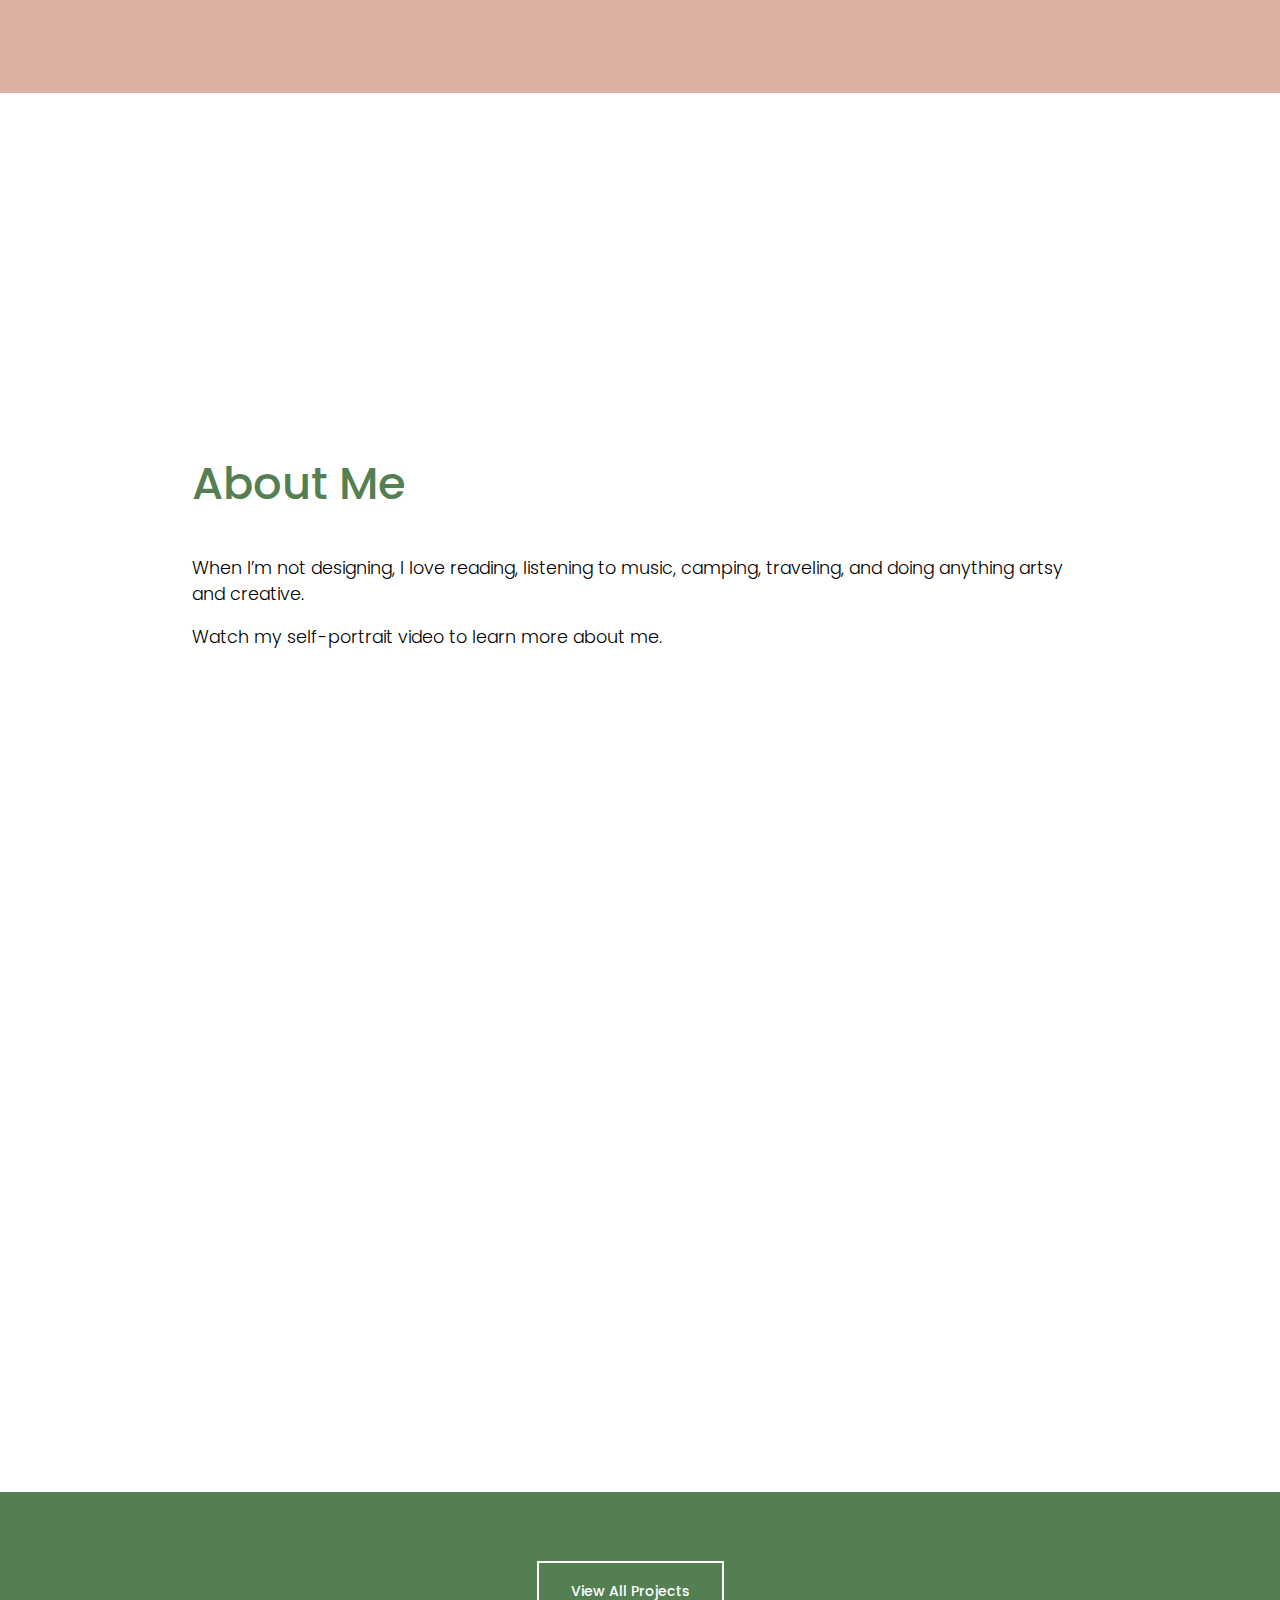
==== commit 0498d502: "Add files via upload" ====
--- a/about.html
+++ b/about.html
@@ -173,7 +173,7 @@
 
   <div class="video">
 
-    <iframe src="https://player.vimeo.com/video/720035572" class="responsive-iframe" width="640" height="360" frameborder="0" allow="autoplay; fullscreen" allowfullscreen></iframe>
+    <iframe src="https://player.vimeo.com/video/720035572" class="responsive-iframe" width="960" height="540" frameborder="0" allow="autoplay; fullscreen" allowfullscreen></iframe>
   
   </div>
   
--- a/styles.css
+++ b/styles.css
@@ -16,8 +16,7 @@
 section {
     width: 100%;
     text-align: center;
-    padding: 0px 0px 0px 0px;
-    margin: auto;
+    padding: 0px 0px 40px 0px;
     background-color: #ffffff;
    
     
@@ -99,7 +98,6 @@
     color:#FFFFFF;
     border: 2px solid #DDB0A4;
     padding: 18px 32px 18px 32px;
-    margin: 40px;
     display: inline-block;
     text-align: center;
     text-decoration: none;
@@ -180,7 +178,6 @@
     color: #ffffff;
     border: solid 2px white;
     padding: 18px 32px 18px 32px;
-    margin: 40px;
     display: inline-block;
     text-align: center;
     text-decoration: none;
@@ -599,12 +596,13 @@
    
     background-color:#547F52;
     color: #ffffff;
-    width: 100%;
-    margin: 0;
+    width: auto;
+    margin: auto;
     height: auto;
     min-height: 200px;
-    padding: 0;
+    padding: 0 20px 0 20px;
     display: flex;
+    gap: 20px;
     justify-content: center;
     align-items: center;
     
@@ -693,7 +691,7 @@
     font-size: 1.3rem;
     text-align: left;
     width: auto;
-    text-align: center;
+    text-align: left;
     line-height: 1.2;
 }
 
@@ -771,14 +769,17 @@
 }
 
 #section-4-content {
-    padding-left: 5%;
-    padding-bottom: 2%;
-    max-width: 400px;    
+    
+    max-width: 900px;    
     font-size: 1.3rem;
     text-align: left;
    
     
     
+}
+
+.video {
+    flex-shrink: 0;
 }
 
 .section-4 h2{
@@ -828,17 +829,17 @@
     background-color: #547F52;
     align-items: center;
     margin-top: 5%;
-    padding-top: 10%;
-    height: auto;
-    width: auto;
-    min-height: 900px;
+    padding-top: 8%;
+    min-height: 800px;
+    width: auto;
+   
     
 }
 .contact {
     padding: 0px;
     text-align: center;
     position: relative;
-    height: auto;
+    
     width: 100%;
     max-width: 1200px;
     margin-left: 25px;
@@ -913,7 +914,8 @@
 /* SINGLE IMAGE */
 
 .single-image {
-    max-width:65%;    
+    max-width:65%;
+    width: auto;    
     padding: 50px 0px 50px 0px;
     margin-left: auto;
     margin-right: auto;
@@ -926,7 +928,7 @@
 /* SINGLE IMAGE COVER */
 
 .single-cover {
-    width: 100%;
+    width: auto;
     height: auto;
     padding: 5% 0px 50px 0px;
 }
@@ -936,7 +938,7 @@
 /* DOUBLE IMAGE COVER */
 
 .double-cover {
-    width: 100%;
+    width: auto;
     height: auto;
     display: flex;
     flex-wrap: wrap;
@@ -963,7 +965,7 @@
         width: 100%;        
     }
     .double-cover {
-        width: 100%;
+        width: auto;
         height: auto;
         display: flex;
         flex-wrap: wrap;
@@ -1105,7 +1107,7 @@
 
 
 .description ul{
-    
+    list-style-type: square;
     list-style-position: outside;
 }
 
